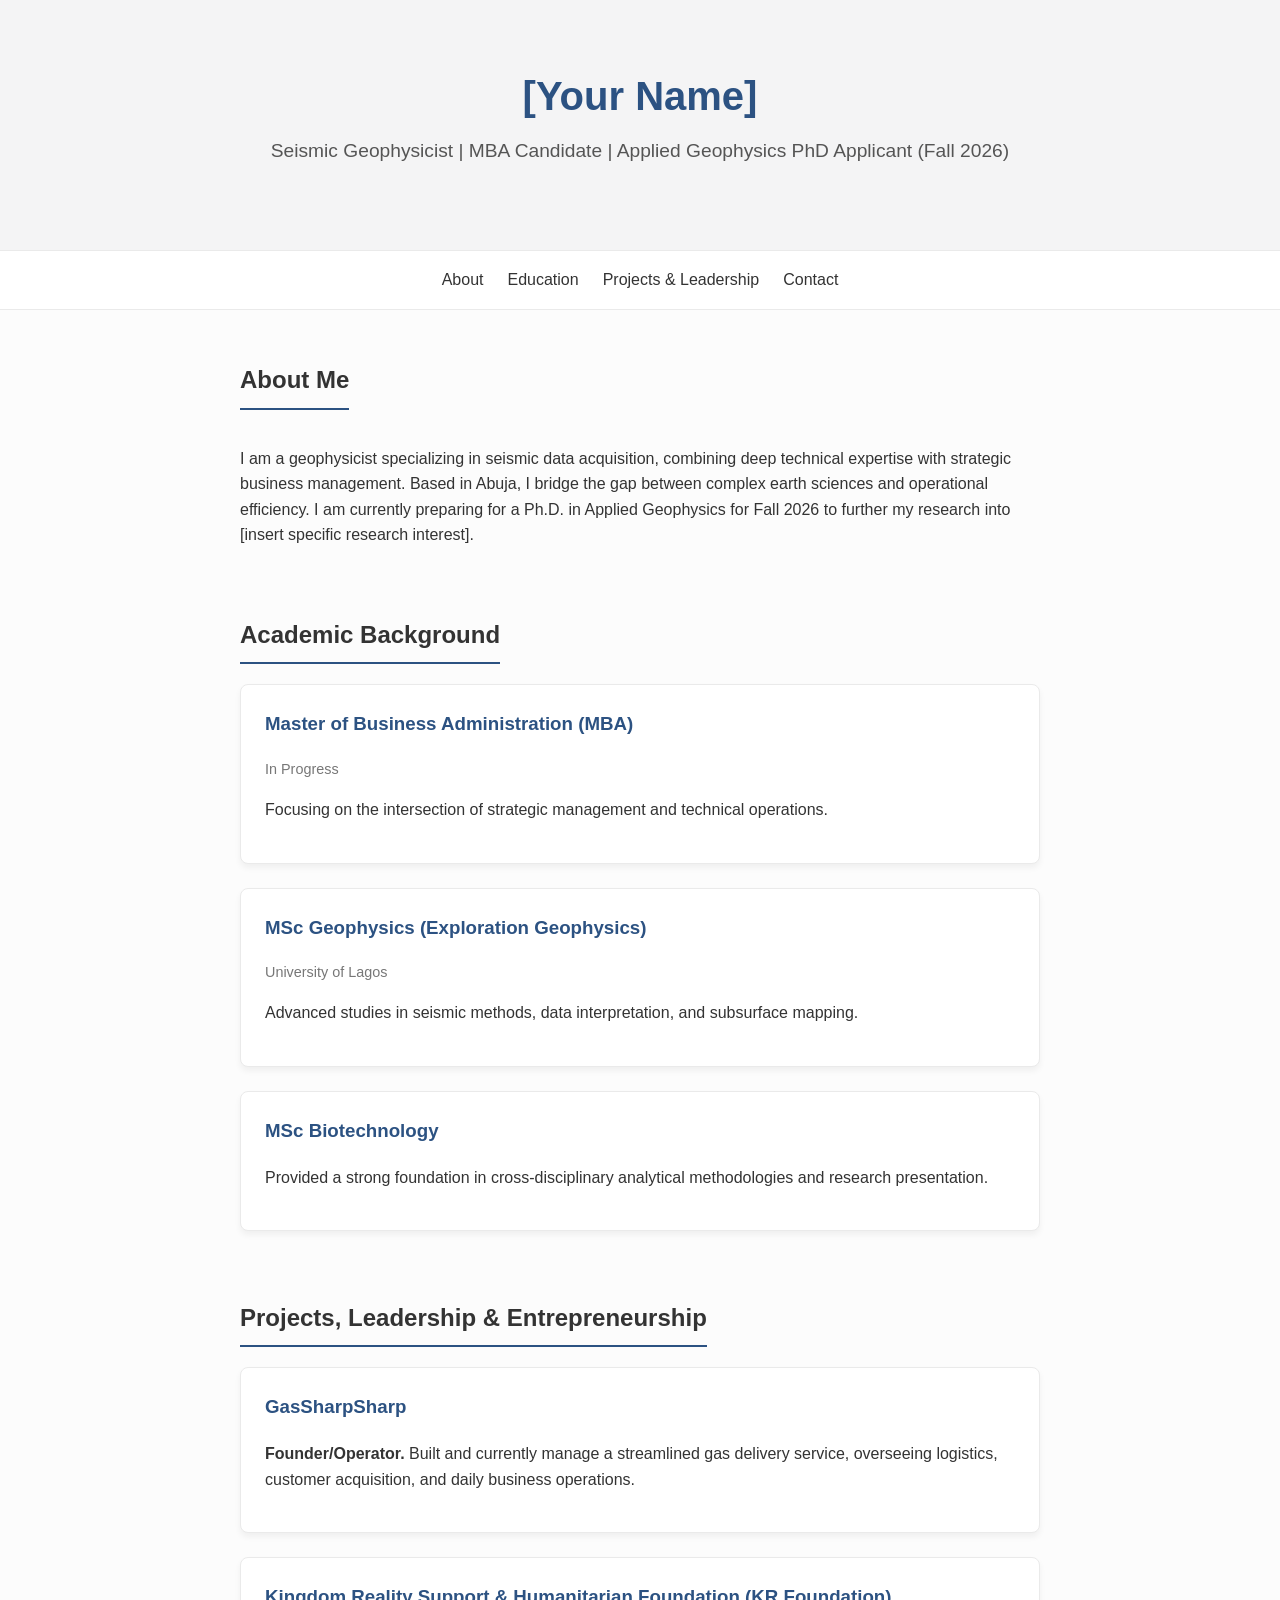
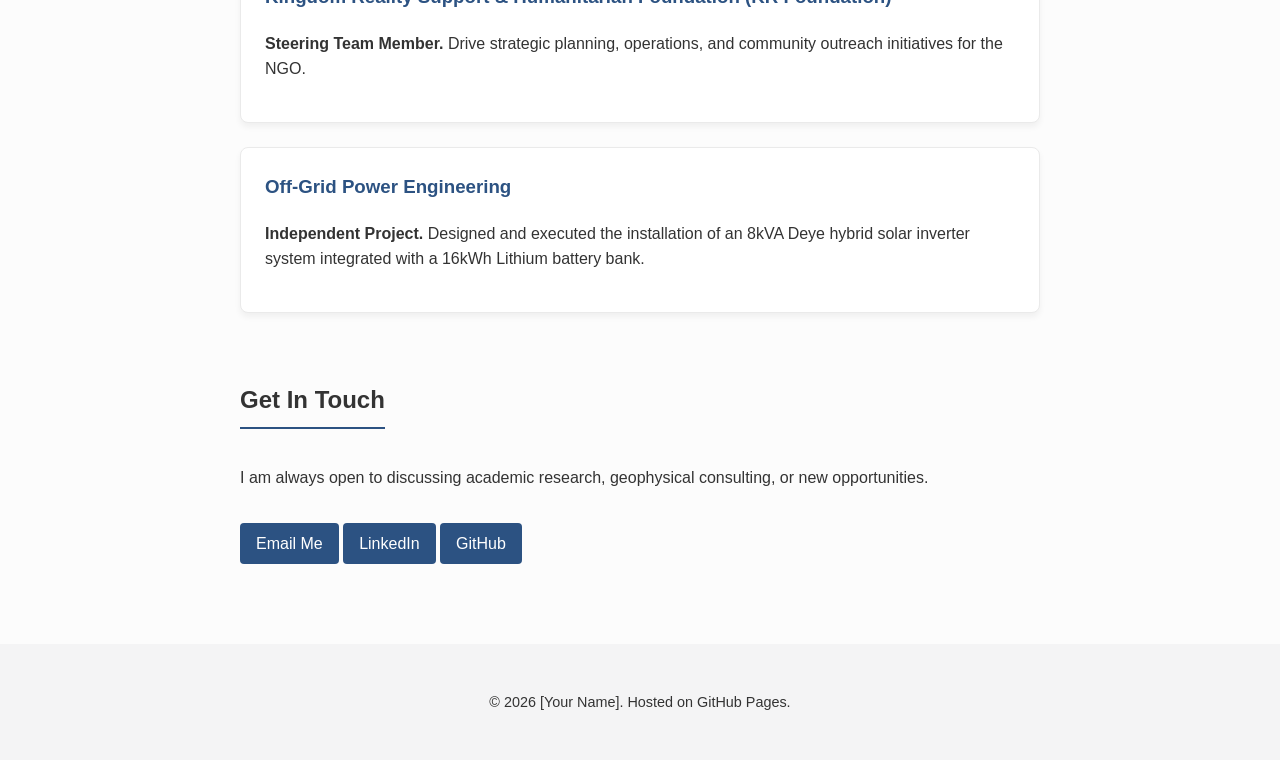
==== index.html @ 52be585b "Revamp index.html for personal portfolio Updated the HTML structure for a personal portfolio, includ" ====
<!DOCTYPE html>
<html lang="en">
<head>
    <meta charset="UTF-8">
    <meta name="viewport" content="width=device-width, initial-scale=1.0">
    <title>Personal Portfolio | Seismic Geophysicist</title>
    <style>
        :root {
            --bg-color: #fcfcfc;
            --text-color: #333;
            --accent-color: #2c5282; /* Deep academic blue */
            --light-gray: #f4f4f5;
        }
        body {
            font-family: -apple-system, BlinkMacSystemFont, "Segoe UI", Roboto, Helvetica, Arial, sans-serif;
            line-height: 1.6;
            color: var(--text-color);
            background-color: var(--bg-color);
            margin: 0;
            padding: 0;
        }
        header {
            background-color: var(--light-gray);
            padding: 4rem 2rem;
            text-align: center;
            border-bottom: 1px solid #eaeaea;
        }
        header h1 {
            margin: 0;
            font-size: 2.5rem;
            color: var(--accent-color);
        }
        header p {
            font-size: 1.2rem;
            margin-top: 0.5rem;
            color: #555;
        }
        nav {
            display: flex;
            justify-content: center;
            gap: 1.5rem;
            padding: 1rem;
            background: white;
            position: sticky;
            top: 0;
            border-bottom: 1px solid #eaeaea;
            z-index: 100;
        }
        nav a {
            text-decoration: none;
            color: var(--text-color);
            font-weight: 500;
        }
        nav a:hover {
            color: var(--accent-color);
        }
        .container {
            max-width: 800px;
            margin: 0 auto;
            padding: 2rem;
        }
        section {
            margin-bottom: 3rem;
        }
        h2 {
            border-bottom: 2px solid var(--accent-color);
            padding-bottom: 0.5rem;
            display: inline-block;
        }
        .card {
            background: white;
            padding: 1.5rem;
            border-radius: 8px;
            box-shadow: 0 4px 6px rgba(0,0,0,0.05);
            margin-bottom: 1.5rem;
            border: 1px solid #eaeaea;
        }
        .card h3 {
            margin-top: 0;
            color: var(--accent-color);
        }
        .date {
            font-size: 0.9rem;
            color: #777;
            margin-bottom: 1rem;
            display: block;
        }
        a.button {
            display: inline-block;
            background: var(--accent-color);
            color: white;
            padding: 0.5rem 1rem;
            text-decoration: none;
            border-radius: 4px;
            margin-top: 1rem;
        }
        a.button:hover {
            background: #1a365d;
        }
        footer {
            text-align: center;
            padding: 2rem;
            background: var(--light-gray);
            font-size: 0.9rem;
        }
    </style>
</head>
<body>

    <header>
        <h1>[Your Name]</h1>
        <p>Seismic Geophysicist | MBA Candidate | Applied Geophysics PhD Applicant (Fall 2026)</p>
    </header>

    <nav>
        <a href="#about">About</a>
        <a href="#education">Education</a>
        <a href="#projects">Projects & Leadership</a>
        <a href="#contact">Contact</a>
    </nav>

    <div class="container">
        
        <section id="about">
            <h2>About Me</h2>
            <p>I am a geophysicist specializing in seismic data acquisition, combining deep technical expertise with strategic business management. Based in Abuja, I bridge the gap between complex earth sciences and operational efficiency. I am currently preparing for a Ph.D. in Applied Geophysics for Fall 2026 to further my research into [insert specific research interest].</p>
        </section>

        <section id="education">
            <h2>Academic Background</h2>
            <div class="card">
                <h3>Master of Business Administration (MBA)</h3>
                <span class="date">In Progress</span>
                <p>Focusing on the intersection of strategic management and technical operations.</p>
            </div>
            <div class="card">
                <h3>MSc Geophysics (Exploration Geophysics)</h3>
                <span class="date">University of Lagos</span>
                <p>Advanced studies in seismic methods, data interpretation, and subsurface mapping.</p>
            </div>
            <div class="card">
                <h3>MSc Biotechnology</h3>
                <p>Provided a strong foundation in cross-disciplinary analytical methodologies and research presentation.</p>
            </div>
        </section>

        <section id="projects">
            <h2>Projects, Leadership & Entrepreneurship</h2>
            
            <div class="card">
                <h3>GasSharpSharp</h3>
                <p><strong>Founder/Operator.</strong> Built and currently manage a streamlined gas delivery service, overseeing logistics, customer acquisition, and daily business operations.</p>
            </div>

            <div class="card">
                <h3>Kingdom Reality Support & Humanitarian Foundation (KR Foundation)</h3>
                <p><strong>Steering Team Member.</strong> Drive strategic planning, operations, and community outreach initiatives for the NGO.</p>
            </div>

            <div class="card">
                <h3>Off-Grid Power Engineering</h3>
                <p><strong>Independent Project.</strong> Designed and executed the installation of an 8kVA Deye hybrid solar inverter system integrated with a 16kWh Lithium battery bank.</p>
            </div>
        </section>

        <section id="contact">
            <h2>Get In Touch</h2>
            <p>I am always open to discussing academic research, geophysical consulting, or new opportunities.</p>
            <a href="mailto:your.email@example.com" class="button">Email Me</a>
            <a href="https://linkedin.com/in/yourprofile" class="button" target="_blank">LinkedIn</a>
            <a href="https://github.com/yourusername" class="button" target="_blank">GitHub</a>
        </section>

    </div>

    <footer>
        <p>&copy; 2026 [Your Name]. Hosted on GitHub Pages.</p>
    </footer>

</body>
</html>
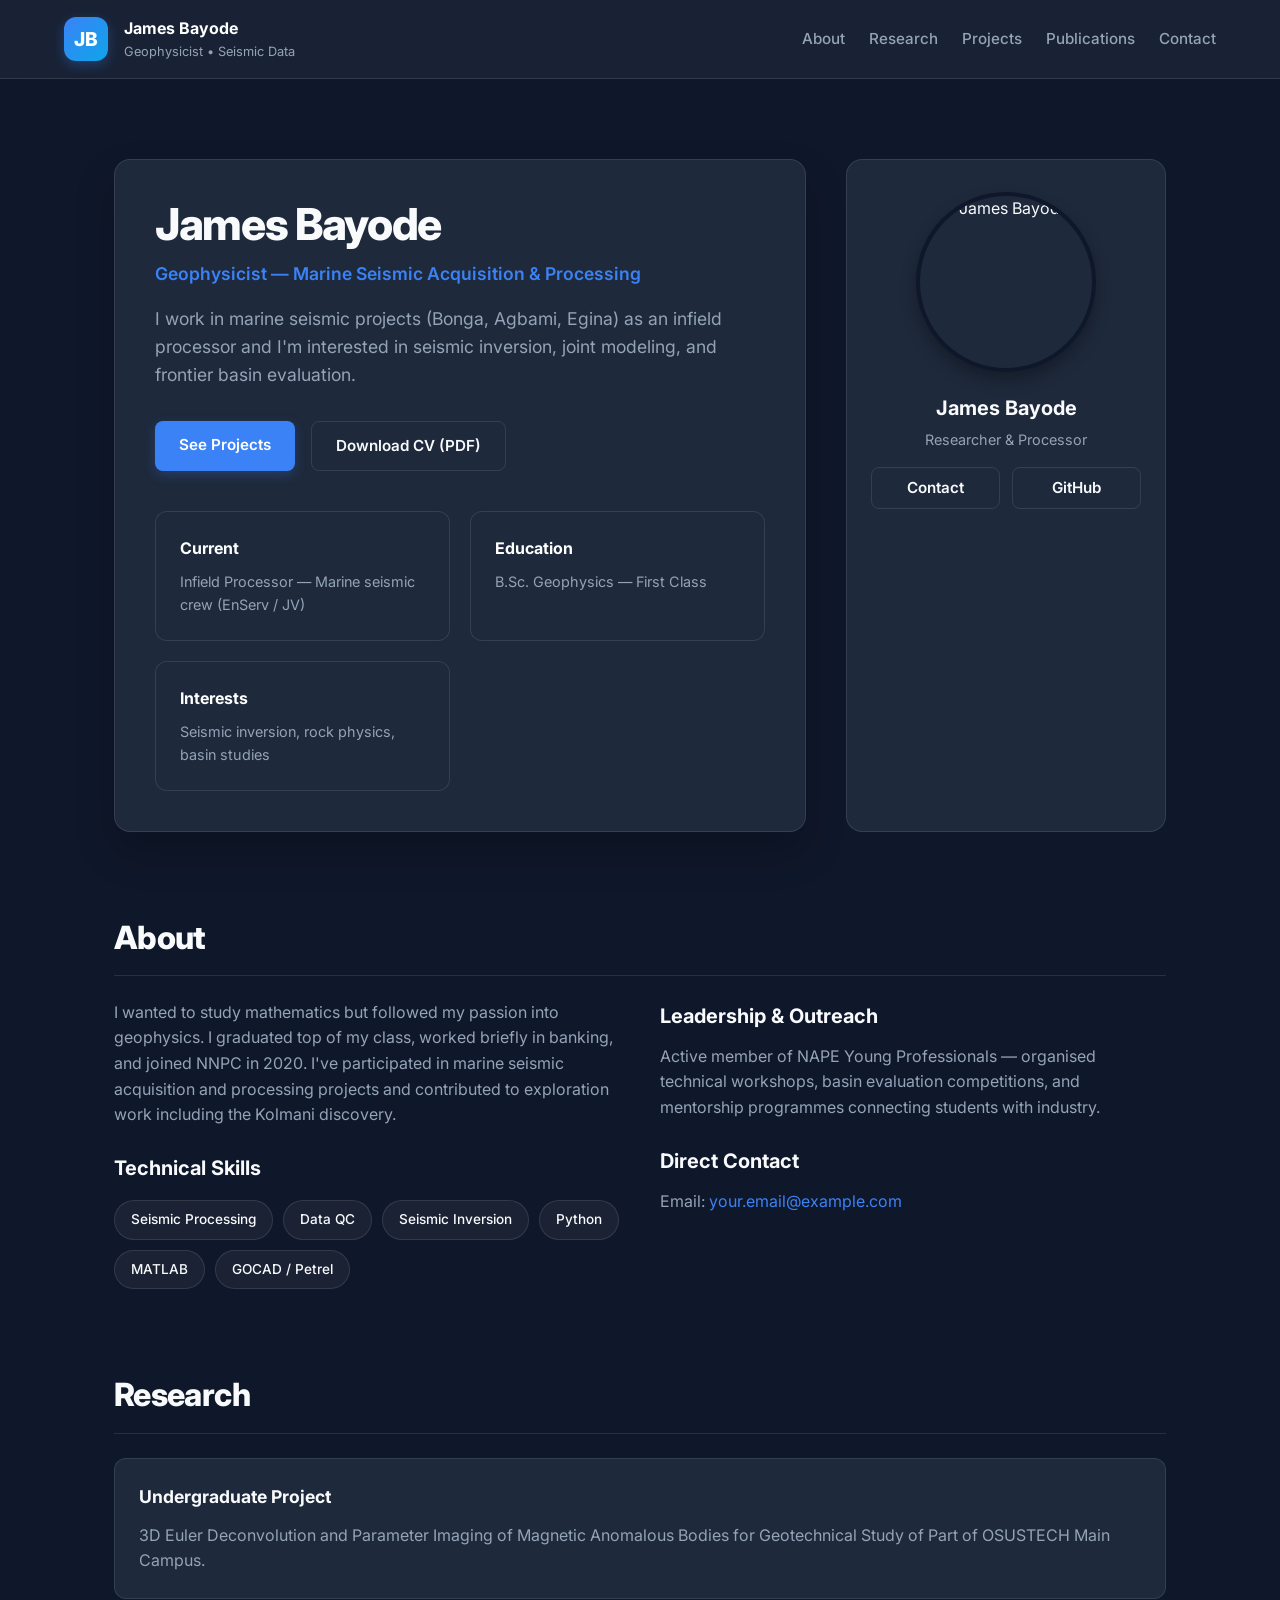
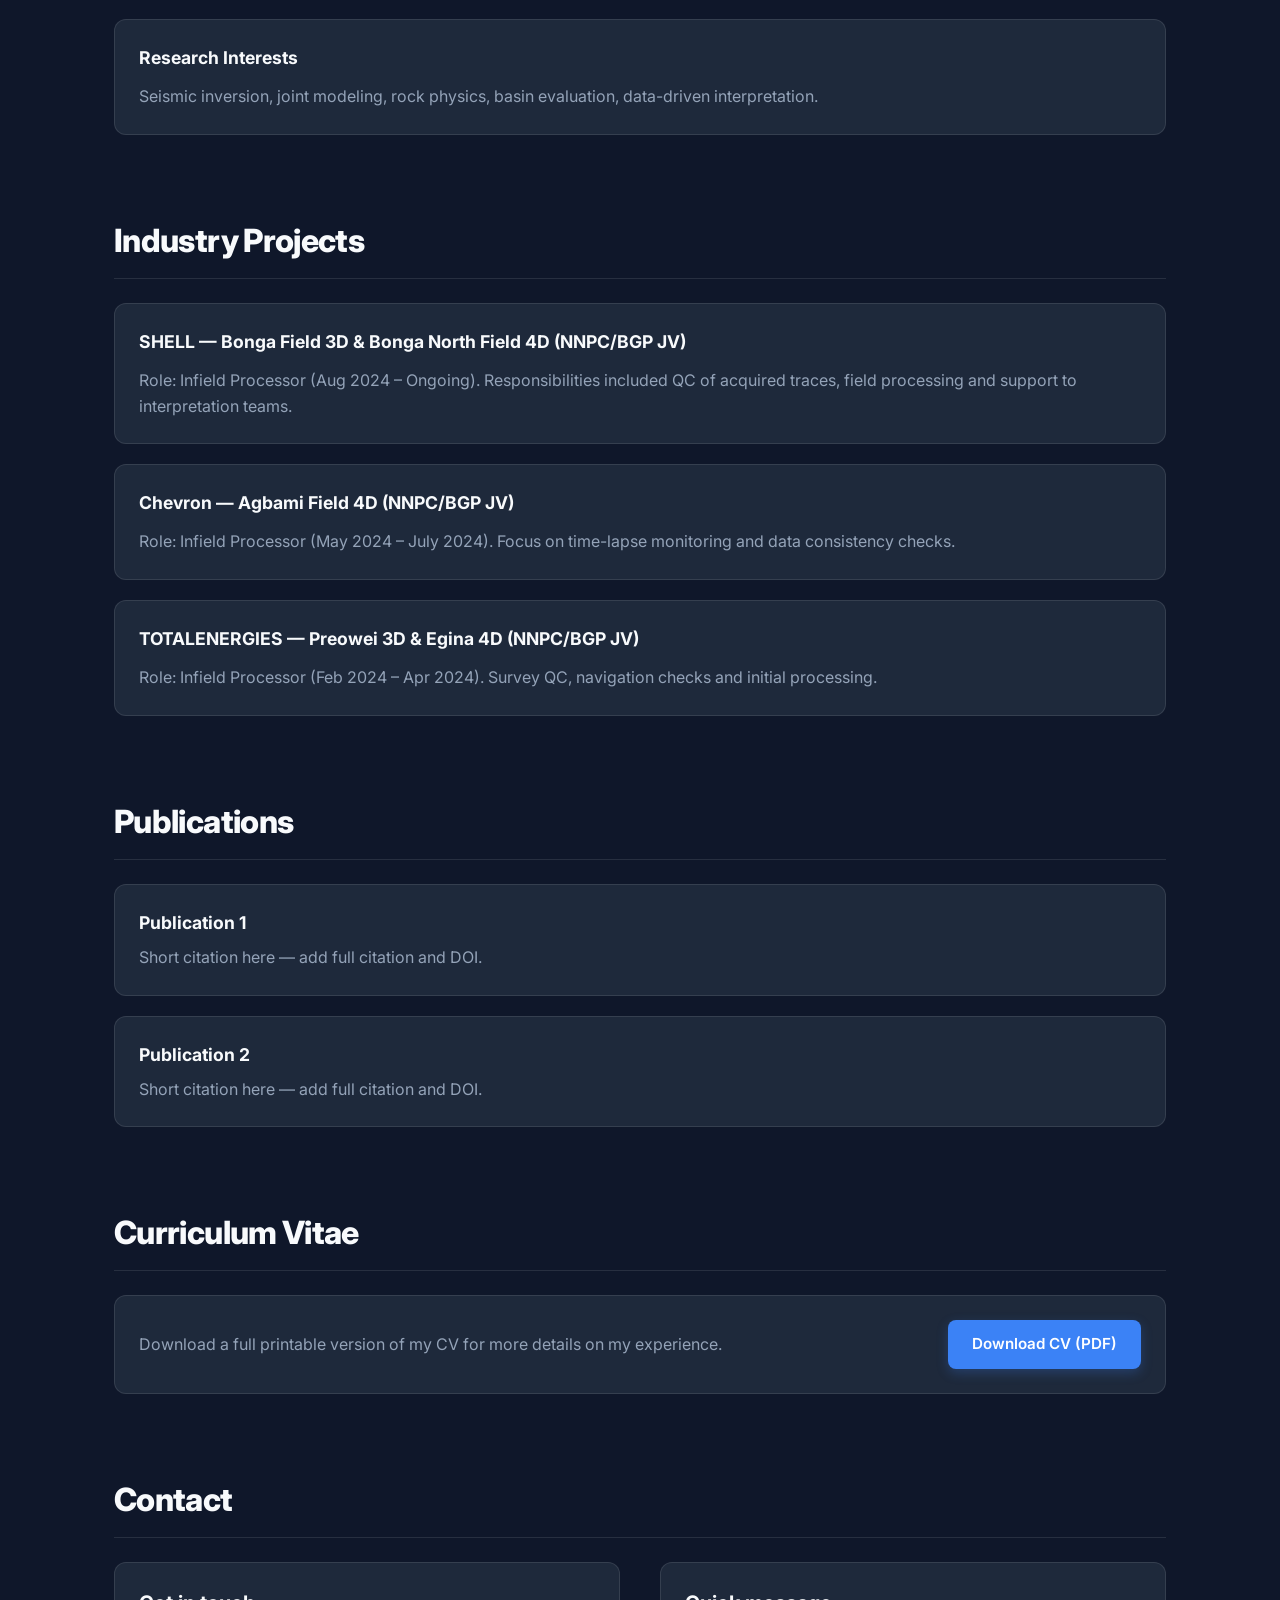
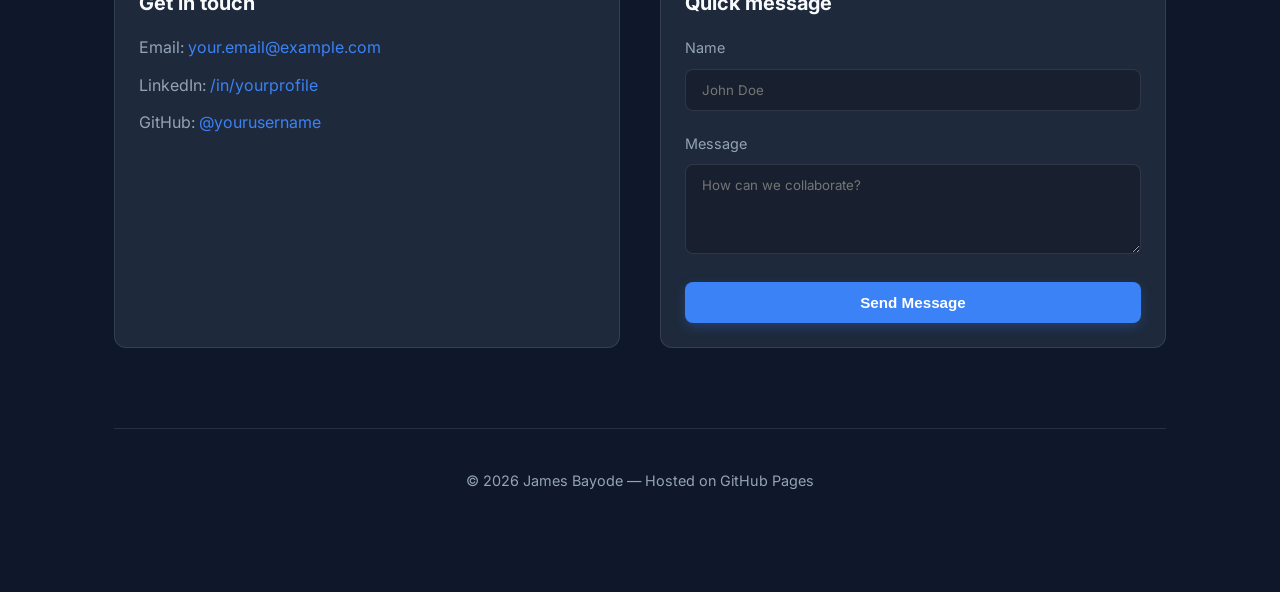
==== commit 3a50c4b5: "Revamp personal portfolio layout and styling Updated the HTML structure and styling for a personal p" ====
--- a/index.html
+++ b/index.html
@@ -1,181 +1,518 @@
-<!DOCTYPE html>
+<!doctype html>
 <html lang="en">
 <head>
-    <meta charset="UTF-8">
-    <meta name="viewport" content="width=device-width, initial-scale=1.0">
-    <title>Personal Portfolio | Seismic Geophysicist</title>
-    <style>
-        :root {
-            --bg-color: #fcfcfc;
-            --text-color: #333;
-            --accent-color: #2c5282; /* Deep academic blue */
-            --light-gray: #f4f4f5;
-        }
-        body {
-            font-family: -apple-system, BlinkMacSystemFont, "Segoe UI", Roboto, Helvetica, Arial, sans-serif;
-            line-height: 1.6;
-            color: var(--text-color);
-            background-color: var(--bg-color);
-            margin: 0;
-            padding: 0;
-        }
-        header {
-            background-color: var(--light-gray);
-            padding: 4rem 2rem;
-            text-align: center;
-            border-bottom: 1px solid #eaeaea;
-        }
-        header h1 {
-            margin: 0;
-            font-size: 2.5rem;
-            color: var(--accent-color);
-        }
-        header p {
-            font-size: 1.2rem;
-            margin-top: 0.5rem;
-            color: #555;
-        }
-        nav {
-            display: flex;
-            justify-content: center;
-            gap: 1.5rem;
-            padding: 1rem;
-            background: white;
-            position: sticky;
-            top: 0;
-            border-bottom: 1px solid #eaeaea;
-            z-index: 100;
-        }
-        nav a {
-            text-decoration: none;
-            color: var(--text-color);
-            font-weight: 500;
-        }
-        nav a:hover {
-            color: var(--accent-color);
-        }
-        .container {
-            max-width: 800px;
-            margin: 0 auto;
-            padding: 2rem;
-        }
-        section {
-            margin-bottom: 3rem;
-        }
-        h2 {
-            border-bottom: 2px solid var(--accent-color);
-            padding-bottom: 0.5rem;
-            display: inline-block;
-        }
-        .card {
-            background: white;
-            padding: 1.5rem;
-            border-radius: 8px;
-            box-shadow: 0 4px 6px rgba(0,0,0,0.05);
-            margin-bottom: 1.5rem;
-            border: 1px solid #eaeaea;
-        }
-        .card h3 {
-            margin-top: 0;
-            color: var(--accent-color);
-        }
-        .date {
-            font-size: 0.9rem;
-            color: #777;
-            margin-bottom: 1rem;
-            display: block;
-        }
-        a.button {
-            display: inline-block;
-            background: var(--accent-color);
-            color: white;
-            padding: 0.5rem 1rem;
-            text-decoration: none;
-            border-radius: 4px;
-            margin-top: 1rem;
-        }
-        a.button:hover {
-            background: #1a365d;
-        }
-        footer {
-            text-align: center;
-            padding: 2rem;
-            background: var(--light-gray);
-            font-size: 0.9rem;
-        }
-    </style>
+  <meta charset="utf-8">
+  <meta name="viewport" content="width=device-width,initial-scale=1">
+  <title>James Bayode — Geophysicist</title>
+  <meta name="description" content="James Bayode — Geophysicist. Seismic data processing, seismic inversion, rock physics, marine acquisition.">
+  <link rel="preconnect" href="https://fonts.gstatic.com">
+  <link href="https://fonts.googleapis.com/css2?family=Inter:wght@300;400;500;600;800&display=swap" rel="stylesheet">
+  <style>
+    :root {
+      --primary: #3b82f6;
+      --primary-hover: #60a5fa;
+      --bg-base: #0f172a;
+      --bg-surface: #1e293b;
+      --bg-glass: rgba(30, 41, 59, 0.7);
+      --text-main: #f8fafc;
+      --text-muted: #94a3b8;
+      --border: rgba(255, 255, 255, 0.1);
+      --radius: 16px;
+      --transition: all 0.3s ease;
+      color-scheme: dark;
+    }
+    
+    * {
+      box-sizing: border-box;
+      margin: 0;
+      padding: 0;
+    }
+
+    html {
+      scroll-behavior: smooth;
+    }
+
+    body {
+      font-family: 'Inter', system-ui, -apple-system, sans-serif;
+      background-color: var(--bg-base);
+      color: var(--text-main);
+      line-height: 1.6;
+      -webkit-font-smoothing: antialiased;
+    }
+
+    a {
+      color: var(--primary);
+      text-decoration: none;
+      transition: var(--transition);
+    }
+
+    a:hover {
+      color: var(--primary-hover);
+    }
+
+    /* Header & Nav */
+    header {
+      backdrop-filter: blur(12px);
+      -webkit-backdrop-filter: blur(12px);
+      position: sticky;
+      top: 0;
+      z-index: 100;
+      padding: 16px 5%;
+      background: var(--bg-glass);
+      border-bottom: 1px solid var(--border);
+      display: flex;
+      align-items: center;
+      justify-content: space-between;
+    }
+
+    .brand {
+      display: flex;
+      align-items: center;
+      gap: 16px;
+    }
+
+    .brand .logo {
+      width: 44px;
+      height: 44px;
+      border-radius: 12px;
+      background: linear-gradient(135deg, var(--primary), #0ea5e9);
+      display: flex;
+      align-items: center;
+      justify-content: center;
+      font-weight: 800;
+      color: #fff;
+      font-size: 1.2rem;
+      box-shadow: 0 4px 12px rgba(59, 130, 246, 0.3);
+    }
+
+    nav {
+      display: flex;
+      gap: 24px;
+    }
+
+    nav a {
+      font-weight: 500;
+      color: var(--text-muted);
+      font-size: 0.95rem;
+    }
+
+    nav a:hover {
+      color: var(--text-main);
+    }
+
+    /* Layout */
+    .container {
+      max-width: 1100px;
+      margin: 60px auto;
+      padding: 0 24px;
+    }
+
+    section {
+      margin-top: 80px;
+      scroll-margin-top: 100px;
+    }
+
+    h2 {
+      font-size: 2rem;
+      margin-bottom: 24px;
+      font-weight: 800;
+      letter-spacing: -0.02em;
+      border-bottom: 1px solid var(--border);
+      padding-bottom: 12px;
+    }
+
+    h3 {
+      font-size: 1.25rem;
+      margin-bottom: 12px;
+      color: var(--text-main);
+    }
+
+    /* Hero Section */
+    .hero {
+      display: grid;
+      grid-template-columns: 1fr 320px;
+      gap: 40px;
+      align-items: stretch;
+    }
+
+    .hero-card {
+      background: var(--bg-surface);
+      padding: 40px;
+      border-radius: var(--radius);
+      border: 1px solid var(--border);
+      box-shadow: 0 20px 40px rgba(0,0,0,0.2);
+    }
+
+    .hero h1 {
+      font-size: 2.75rem;
+      line-height: 1.1;
+      font-weight: 800;
+      letter-spacing: -0.03em;
+    }
+
+    .role {
+      color: var(--primary);
+      font-weight: 600;
+      margin-top: 12px;
+      font-size: 1.1rem;
+    }
+
+    .cta {
+      margin-top: 32px;
+      display: flex;
+      gap: 16px;
+    }
+
+    /* Buttons */
+    .btn, .ghost {
+      display: inline-block;
+      padding: 12px 24px;
+      border-radius: 8px;
+      font-weight: 600;
+      text-align: center;
+      cursor: pointer;
+      transition: var(--transition);
+      font-size: 0.95rem;
+    }
+
+    .btn {
+      background: var(--primary);
+      color: #fff;
+      border: none;
+      box-shadow: 0 4px 12px rgba(59, 130, 246, 0.25);
+    }
+
+    .btn:hover {
+      background: var(--primary-hover);
+      transform: translateY(-2px);
+      color: #fff;
+      box-shadow: 0 6px 16px rgba(59, 130, 246, 0.4);
+    }
+
+    .ghost {
+      background: transparent;
+      border: 1px solid var(--border);
+      color: var(--text-main);
+    }
+
+    .ghost:hover {
+      border-color: var(--primary);
+      color: var(--primary);
+      background: rgba(59, 130, 246, 0.05);
+    }
+
+    /* Cards & Grids */
+    .grid {
+      display: grid;
+      grid-template-columns: repeat(auto-fit, minmax(200px, 1fr));
+      gap: 20px;
+      margin-top: 40px;
+    }
+
+    .card {
+      background: var(--bg-surface);
+      padding: 24px;
+      border-radius: 12px;
+      border: 1px solid var(--border);
+      transition: var(--transition);
+    }
+
+    .card:hover {
+      border-color: rgba(59, 130, 246, 0.3);
+      transform: translateY(-4px);
+      box-shadow: 0 12px 24px rgba(0,0,0,0.2);
+    }
+
+    /* Profile Sidebar */
+    .profile {
+      background: var(--bg-surface);
+      padding: 32px 24px;
+      border-radius: var(--radius);
+      border: 1px solid var(--border);
+      display: flex;
+      flex-direction: column;
+      align-items: center;
+      text-align: center;
+    }
+
+    .profile img {
+      width: 180px;
+      height: 180px;
+      border-radius: 50%;
+      object-fit: cover;
+      border: 4px solid var(--bg-base);
+      box-shadow: 0 8px 16px rgba(0,0,0,0.3);
+      margin-bottom: 20px;
+    }
+
+    /* Skills Tags */
+    .skills {
+      display: flex;
+      flex-wrap: wrap;
+      gap: 10px;
+      margin-top: 16px;
+    }
+
+    .skill {
+      background: rgba(255, 255, 255, 0.05);
+      border: 1px solid var(--border);
+      padding: 8px 16px;
+      border-radius: 20px;
+      font-size: 0.85rem;
+      font-weight: 500;
+      color: var(--text-main);
+      transition: var(--transition);
+    }
+
+    .skill:hover {
+      background: var(--primary);
+      border-color: var(--primary);
+      color: #fff;
+    }
+
+    .two-col {
+      display: grid;
+      grid-template-columns: 1fr 1fr;
+      gap: 40px;
+    }
+
+    .proj-list, .pub-list {
+      display: grid;
+      gap: 20px;
+    }
+
+    /* Forms */
+    form label {
+      font-size: 0.9rem;
+      color: var(--text-muted);
+    }
+
+    input, textarea {
+      width: 100%;
+      padding: 12px 16px;
+      border-radius: 8px;
+      border: 1px solid var(--border);
+      margin-top: 8px;
+      margin-bottom: 20px;
+      background: rgba(0,0,0,0.2);
+      color: var(--text-main);
+      font-family: inherit;
+      transition: var(--transition);
+    }
+
+    input:focus, textarea:focus {
+      outline: none;
+      border-color: var(--primary);
+      background: rgba(0,0,0,0.4);
+    }
+
+    footer {
+      text-align: center;
+      color: var(--text-muted);
+      padding: 40px 20px;
+      margin-top: 80px;
+      border-top: 1px solid var(--border);
+      font-size: 0.9rem;
+    }
+
+    /* Responsive Design */
+    @media (max-width: 900px) {
+      .hero { grid-template-columns: 1fr; }
+      .profile { flex-direction: row; text-align: left; gap: 24px; align-items: center; }
+      .profile img { margin-bottom: 0; width: 120px; height: 120px; }
+      .two-col { grid-template-columns: 1fr; gap: 24px; }
+    }
+
+    @media (max-width: 600px) {
+      header { padding: 16px; flex-direction: column; gap: 16px; }
+      nav { flex-wrap: wrap; justify-content: center; }
+      .profile { flex-direction: column; text-align: center; }
+      .profile img { width: 140px; height: 140px; margin-bottom: 16px; }
+      .hero-card { padding: 24px; }
+      .hero h1 { font-size: 2rem; }
+      .cta { flex-direction: column; }
+    }
+  </style>
 </head>
 <body>
-
-    <header>
-        <h1>[Your Name]</h1>
-        <p>Seismic Geophysicist | MBA Candidate | Applied Geophysics PhD Applicant (Fall 2026)</p>
-    </header>
-
+  <header>
+    <div class="brand">
+      <div class="logo">JB</div>
+      <div>
+        <div style="font-weight: 700; color: #fff;">James Bayode</div>
+        <div style="font-size: 0.8rem; color: var(--text-muted);">Geophysicist • Seismic Data</div>
+      </div>
+    </div>
     <nav>
-        <a href="#about">About</a>
-        <a href="#education">Education</a>
-        <a href="#projects">Projects & Leadership</a>
-        <a href="#contact">Contact</a>
+      <a href="#about">About</a>
+      <a href="#research">Research</a>
+      <a href="#projects">Projects</a>
+      <a href="#publications">Publications</a>
+      <a href="#contact">Contact</a>
     </nav>
-
-    <div class="container">
-        
-        <section id="about">
-            <h2>About Me</h2>
-            <p>I am a geophysicist specializing in seismic data acquisition, combining deep technical expertise with strategic business management. Based in Abuja, I bridge the gap between complex earth sciences and operational efficiency. I am currently preparing for a Ph.D. in Applied Geophysics for Fall 2026 to further my research into [insert specific research interest].</p>
-        </section>
-
-        <section id="education">
-            <h2>Academic Background</h2>
-            <div class="card">
-                <h3>Master of Business Administration (MBA)</h3>
-                <span class="date">In Progress</span>
-                <p>Focusing on the intersection of strategic management and technical operations.</p>
-            </div>
-            <div class="card">
-                <h3>MSc Geophysics (Exploration Geophysics)</h3>
-                <span class="date">University of Lagos</span>
-                <p>Advanced studies in seismic methods, data interpretation, and subsurface mapping.</p>
-            </div>
-            <div class="card">
-                <h3>MSc Biotechnology</h3>
-                <p>Provided a strong foundation in cross-disciplinary analytical methodologies and research presentation.</p>
-            </div>
-        </section>
-
-        <section id="projects">
-            <h2>Projects, Leadership & Entrepreneurship</h2>
+  </header>
+
+  <main class="container">
+    <section class="hero">
+      <div class="hero-card">
+        <h1>James Bayode</h1>
+        <div class="role">Geophysicist — Marine Seismic Acquisition & Processing</div>
+        <p style="color: var(--text-muted); margin-top: 16px; font-size: 1.1rem;">
+          I work in marine seismic projects (Bonga, Agbami, Egina) as an infield processor and I'm interested in seismic inversion, joint modeling, and frontier basin evaluation.
+        </p>
+        <div class="cta">
+          <a class="btn" href="#projects">See Projects</a>
+          <a class="ghost" href="/assets/James_Bayode_CV.pdf" download>Download CV (PDF)</a>
+        </div>
+
+        <div class="grid">
+          <div class="card">
+            <strong style="color: #fff;">Current</strong>
+            <div style="color: var(--text-muted); margin-top: 8px; font-size: 0.9rem;">Infield Processor — Marine seismic crew (EnServ / JV)</div>
+          </div>
+          <div class="card">
+            <strong style="color: #fff;">Education</strong>
+            <div style="color: var(--text-muted); margin-top: 8px; font-size: 0.9rem;">B.Sc. Geophysics — First Class</div>
+          </div>
+          <div class="card">
+            <strong style="color: #fff;">Interests</strong>
+            <div style="color: var(--text-muted); margin-top: 8px; font-size: 0.9rem;">Seismic inversion, rock physics, basin studies</div>
+          </div>
+        </div>
+      </div>
+
+      <aside class="profile">
+        <img src="assets/profile.jpg" alt="James Bayode">
+        <div style="width: 100%;">
+          <h3 style="margin-bottom: 4px;">James Bayode</h3>
+          <div style="font-size: 0.9rem; color: var(--text-muted); margin-bottom: 16px;">Researcher & Processor</div>
+          <div style="display: flex; gap: 12px; justify-content: center;">
+            <a class="ghost" style="padding: 8px 16px; width: 100%;" href="#contact">Contact</a>
+            <a class="ghost" style="padding: 8px 16px; width: 100%;" href="https://github.com/yourusername" target="_blank">GitHub</a>
+          </div>
+        </div>
+      </aside>
+    </section>
+
+    <section id="about">
+      <h2>About</h2>
+      <div class="two-col">
+        <div>
+          <p style="color: var(--text-muted); margin-bottom: 24px;">
+            I wanted to study mathematics but followed my passion into geophysics. I graduated top of my class, worked briefly in banking, and joined NNPC in 2020. I've participated in marine seismic acquisition and processing projects and contributed to exploration work including the Kolmani discovery.
+          </p>
+
+          <h3>Technical Skills</h3>
+          <div class="skills">
+            <div class="skill">Seismic Processing</div>
+            <div class="skill">Data QC</div>
+            <div class="skill">Seismic Inversion</div>
+            <div class="skill">Python</div>
+            <div class="skill">MATLAB</div>
+            <div class="skill">GOCAD / Petrel</div>
+          </div>
+        </div>
+        <div>
+          <h3>Leadership & Outreach</h3>
+          <p style="color: var(--text-muted); margin-bottom: 24px;">
+            Active member of NAPE Young Professionals — organised technical workshops, basin evaluation competitions, and mentorship programmes connecting students with industry.
+          </p>
+
+          <h3>Direct Contact</h3>
+          <p style="color: var(--text-muted);">Email: <a href="mailto:your.email@example.com">your.email@example.com</a></p>
+        </div>
+      </div>
+    </section>
+
+    <section id="research">
+      <h2>Research</h2>
+      <div class="proj-list">
+        <div class="card">
+          <strong style="font-size: 1.1rem;">Undergraduate Project</strong>
+          <div style="color: var(--text-muted); margin-top: 12px;">3D Euler Deconvolution and Parameter Imaging of Magnetic Anomalous Bodies for Geotechnical Study of Part of OSUSTECH Main Campus.</div>
+        </div>
+
+        <div class="card">
+          <strong style="font-size: 1.1rem;">Research Interests</strong>
+          <div style="color: var(--text-muted); margin-top: 12px;">Seismic inversion, joint modeling, rock physics, basin evaluation, data-driven interpretation.</div>
+        </div>
+      </div>
+    </section>
+
+    <section id="projects">
+      <h2>Industry Projects</h2>
+      <div class="proj-list">
+        <div class="card">
+          <strong style="font-size: 1.1rem;">SHELL — Bonga Field 3D & Bonga North Field 4D (NNPC/BGP JV)</strong>
+          <div style="color: var(--text-muted); margin-top: 12px;">Role: Infield Processor (Aug 2024 – Ongoing). Responsibilities included QC of acquired traces, field processing and support to interpretation teams.</div>
+        </div>
+
+        <div class="card">
+          <strong style="font-size: 1.1rem;">Chevron — Agbami Field 4D (NNPC/BGP JV)</strong>
+          <div style="color: var(--text-muted); margin-top: 12px;">Role: Infield Processor (May 2024 – July 2024). Focus on time-lapse monitoring and data consistency checks.</div>
+        </div>
+
+        <div class="card">
+          <strong style="font-size: 1.1rem;">TOTALENERGIES — Preowei 3D & Egina 4D (NNPC/BGP JV)</strong>
+          <div style="color: var(--text-muted); margin-top: 12px;">Role: Infield Processor (Feb 2024 – Apr 2024). Survey QC, navigation checks and initial processing.</div>
+        </div>
+      </div>
+    </section>
+
+    <section id="publications">
+      <h2>Publications</h2>
+      <div class="pub-list">
+        <div class="card">
+          <strong style="font-size: 1.1rem;">Publication 1</strong>
+          <div style="color: var(--text-muted); margin-top: 8px;">Short citation here — add full citation and DOI.</div>
+        </div>
+        <div class="card">
+          <strong style="font-size: 1.1rem;">Publication 2</strong>
+          <div style="color: var(--text-muted); margin-top: 8px;">Short citation here — add full citation and DOI.</div>
+        </div>
+      </div>
+    </section>
+
+    <section id="cv">
+      <h2>Curriculum Vitae</h2>
+      <div class="card" style="display: flex; align-items: center; justify-content: space-between; flex-wrap: wrap; gap: 16px;">
+        <p style="color: var(--text-muted); margin: 0;">Download a full printable version of my CV for more details on my experience.</p>
+        <a class="btn" href="/assets/James_Bayode_CV.pdf" download>Download CV (PDF)</a>
+      </div>
+    </section>
+
+    <section id="contact">
+      <h2>Contact</h2>
+      <div class="two-col">
+        <div class="card">
+          <h3 style="margin-bottom: 16px;">Get in touch</h3>
+          <p style="color: var(--text-muted); margin-bottom: 12px;">Email: <a href="mailto:your.email@example.com">your.email@example.com</a></p>
+          <p style="color: var(--text-muted); margin-bottom: 12px;">LinkedIn: <a href="https://www.linkedin.com/in/yourprofile" target="_blank">/in/yourprofile</a></p>
+          <p style="color: var(--text-muted);">GitHub: <a href="https://github.com/yourusername" target="_blank">@yourusername</a></p>
+        </div>
+
+        <div class="card">
+          <h3 style="margin-bottom: 16px;">Quick message</h3>
+          <form action="mailto:your.email@example.com" method="post" enctype="text/plain">
+            <label>Name</label>
+            <input type="text" name="name" required placeholder="John Doe">
             
-            <div class="card">
-                <h3>GasSharpSharp</h3>
-                <p><strong>Founder/Operator.</strong> Built and currently manage a streamlined gas delivery service, overseeing logistics, customer acquisition, and daily business operations.</p>
-            </div>
-
-            <div class="card">
-                <h3>Kingdom Reality Support & Humanitarian Foundation (KR Foundation)</h3>
-                <p><strong>Steering Team Member.</strong> Drive strategic planning, operations, and community outreach initiatives for the NGO.</p>
-            </div>
-
-            <div class="card">
-                <h3>Off-Grid Power Engineering</h3>
-                <p><strong>Independent Project.</strong> Designed and executed the installation of an 8kVA Deye hybrid solar inverter system integrated with a 16kWh Lithium battery bank.</p>
-            </div>
-        </section>
-
-        <section id="contact">
-            <h2>Get In Touch</h2>
-            <p>I am always open to discussing academic research, geophysical consulting, or new opportunities.</p>
-            <a href="mailto:your.email@example.com" class="button">Email Me</a>
-            <a href="https://linkedin.com/in/yourprofile" class="button" target="_blank">LinkedIn</a>
-            <a href="https://github.com/yourusername" class="button" target="_blank">GitHub</a>
-        </section>
-
-    </div>
+            <label>Message</label>
+            <textarea name="message" rows="4" required placeholder="How can we collaborate?"></textarea>
+            
+            <button class="btn" type="submit" style="width: 100%;">Send Message</button>
+          </form>
+        </div>
+      </div>
+    </section>
 
     <footer>
-        <p>&copy; 2026 [Your Name]. Hosted on GitHub Pages.</p>
+      <div>© <span id="yr"></span> James Bayode — Hosted on GitHub Pages</div>
     </footer>
-
+  </main>
+
+  <script>
+    document.getElementById('yr').textContent = new Date().getFullYear();
+  </script>
 </body>
 </html>
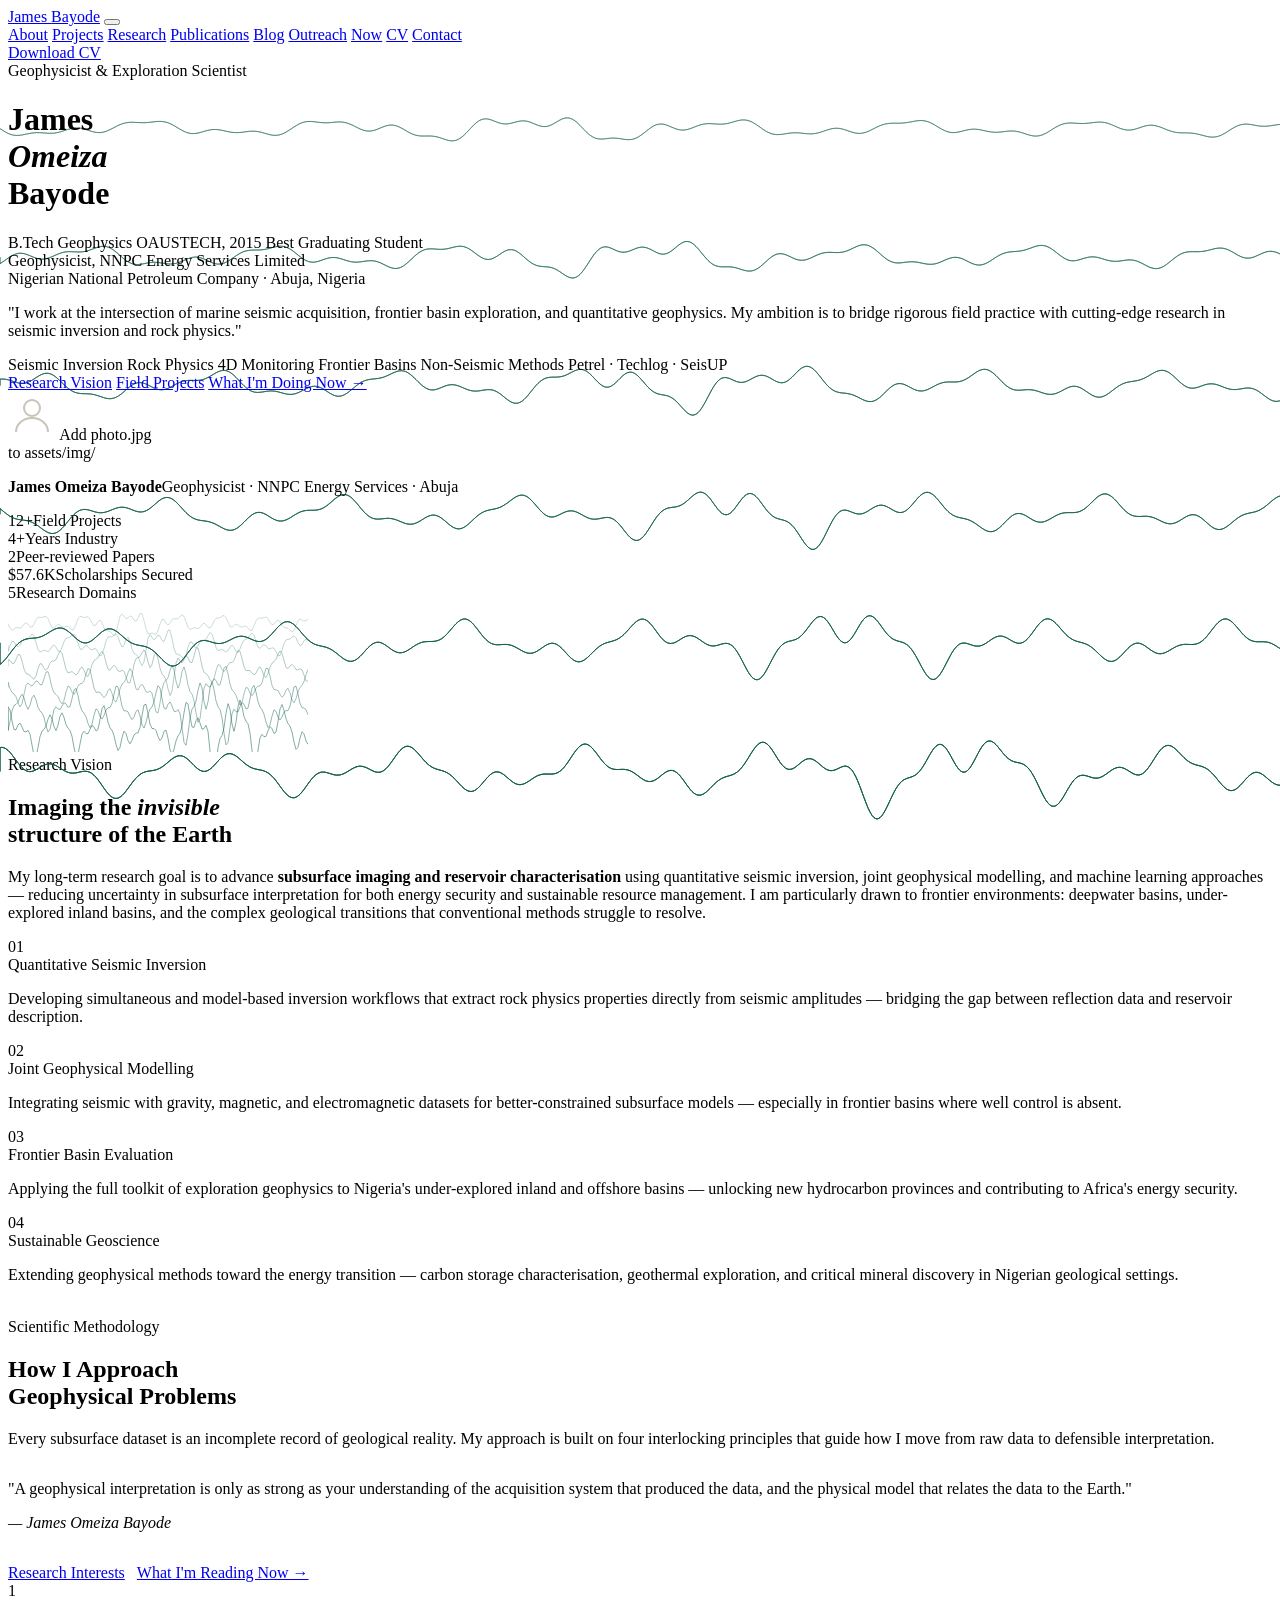
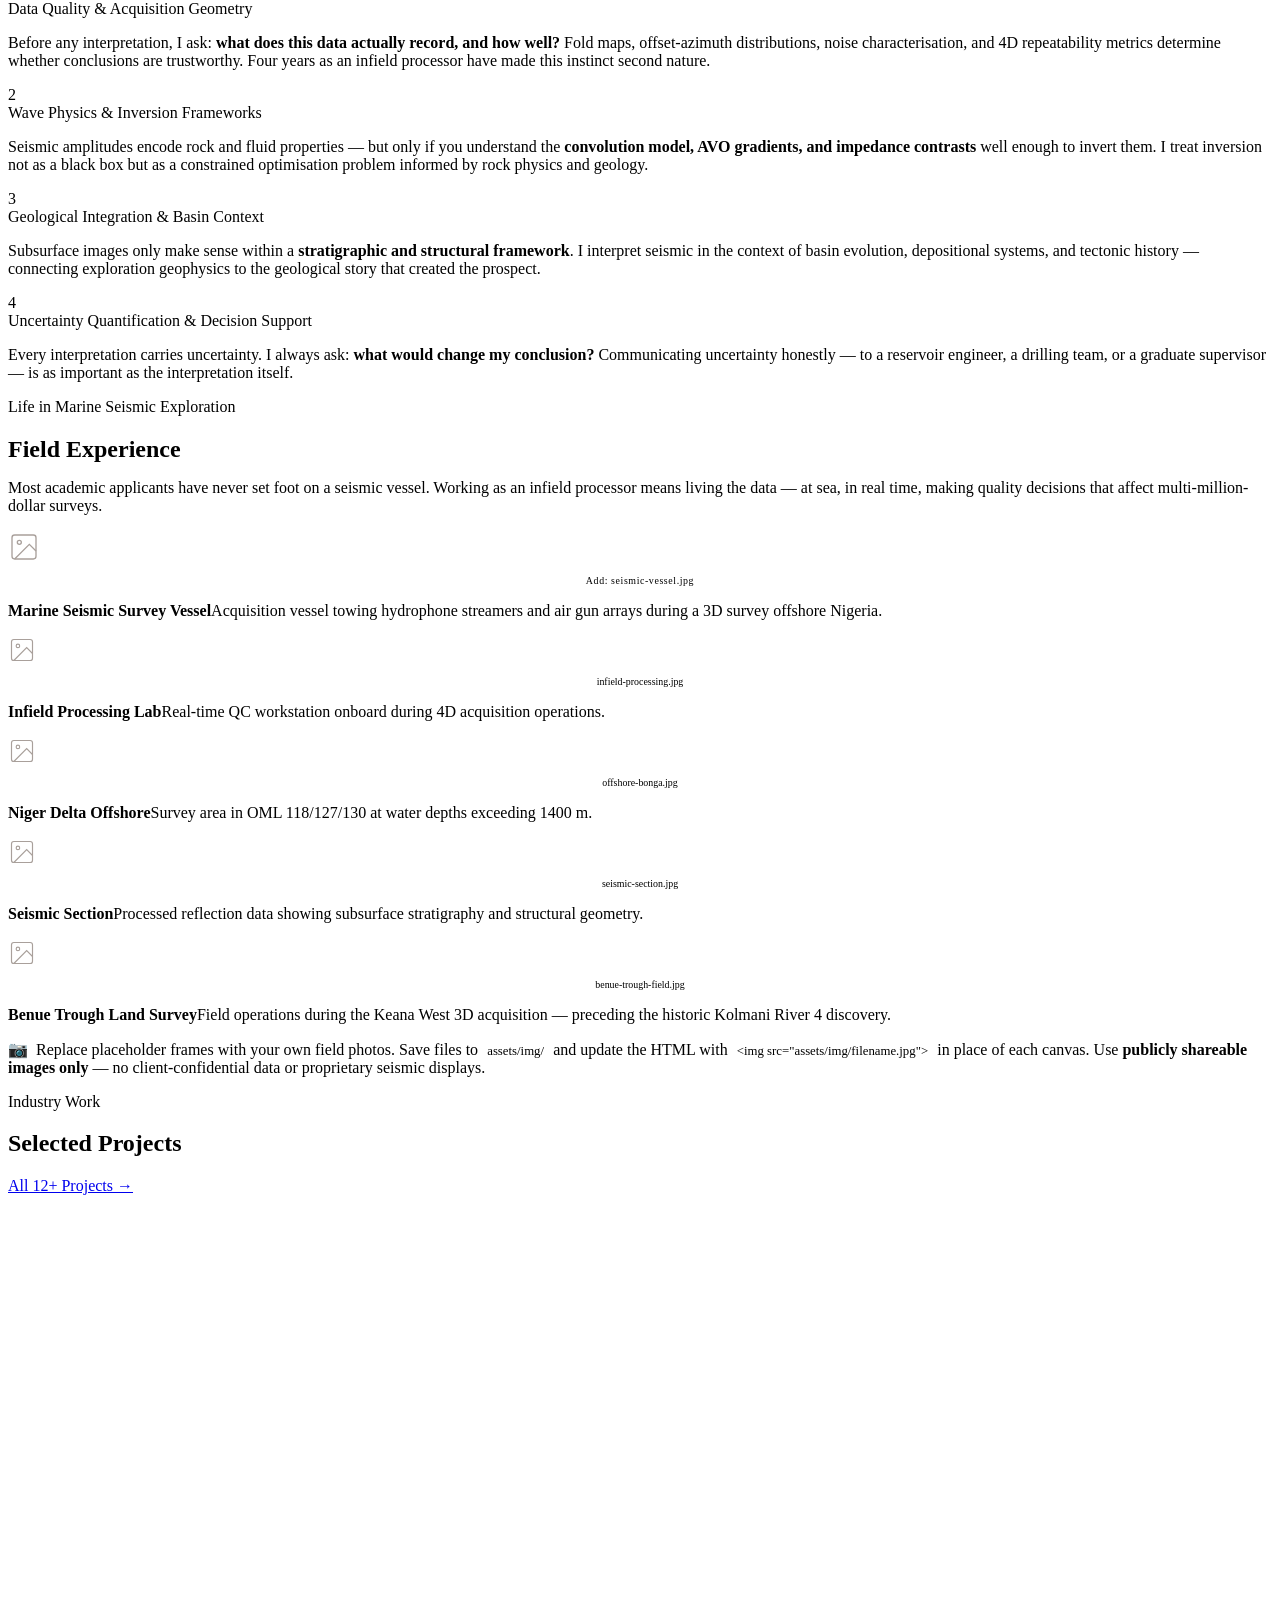
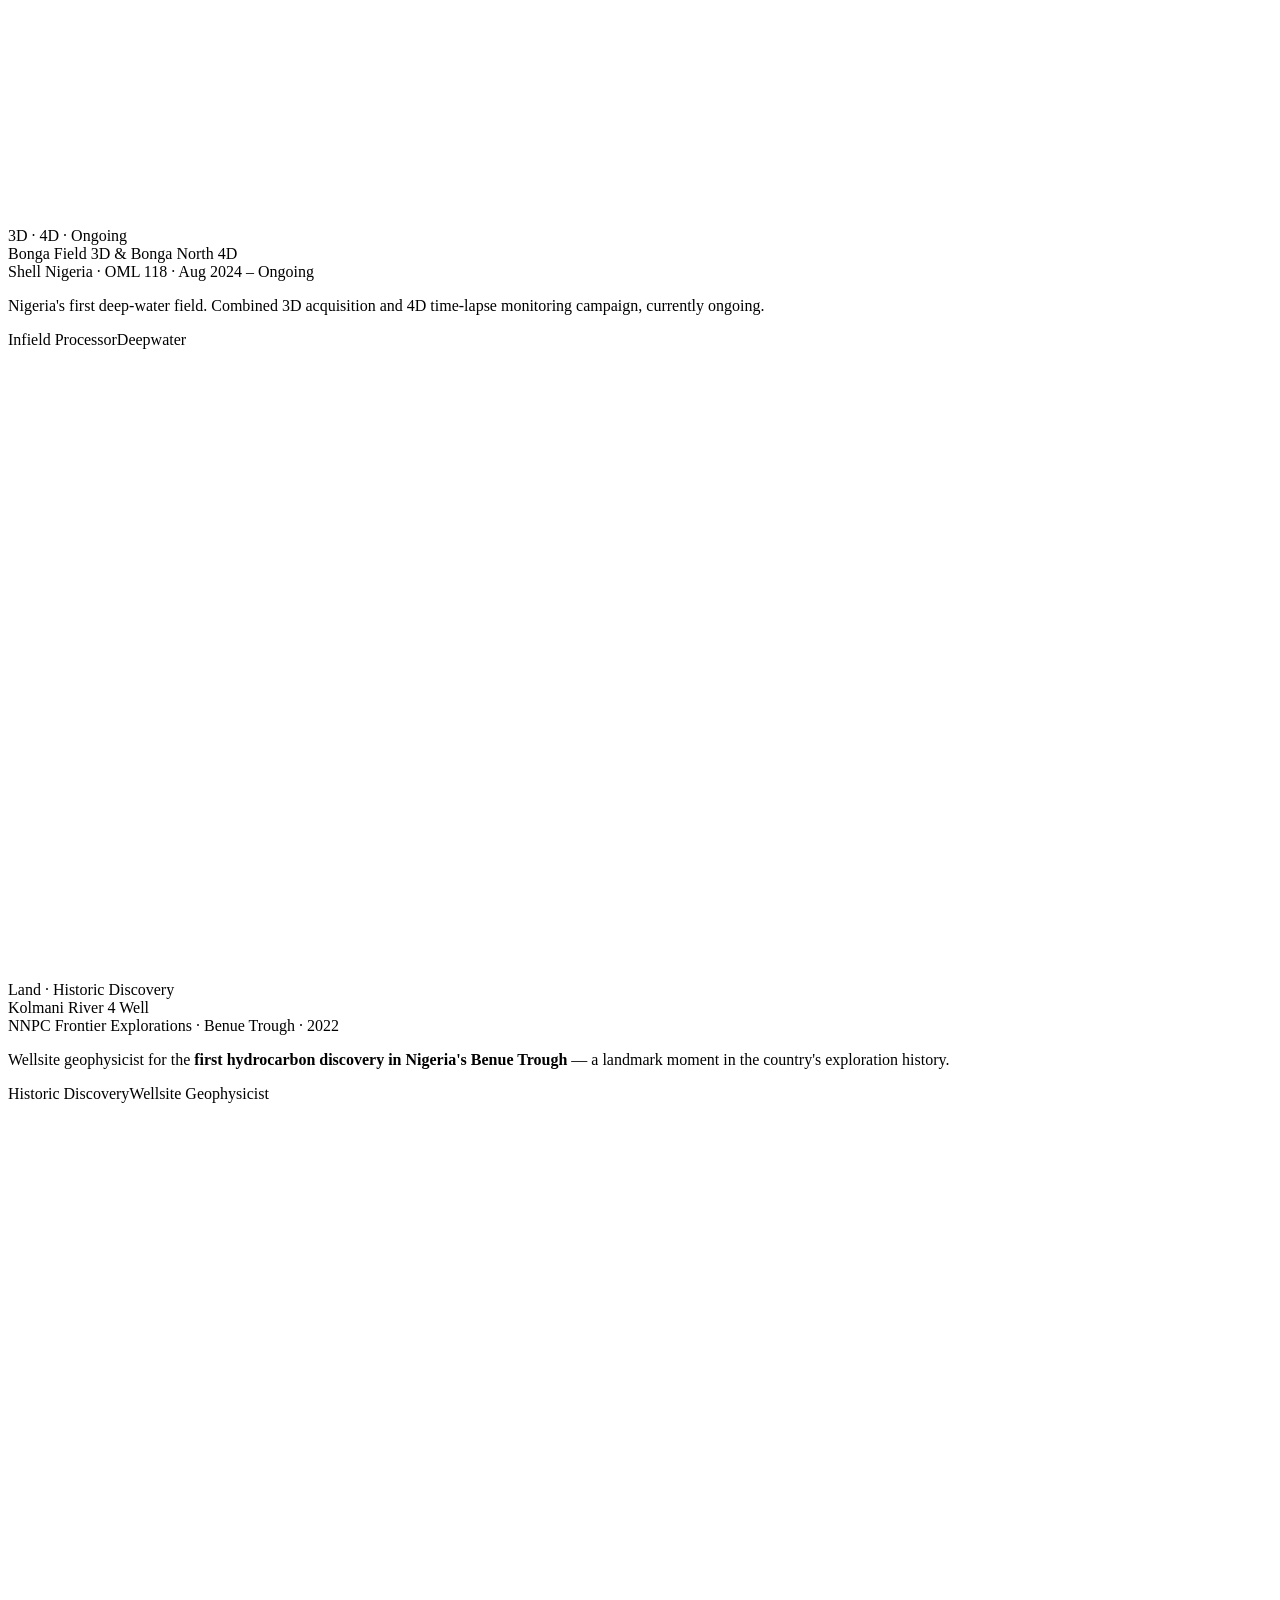
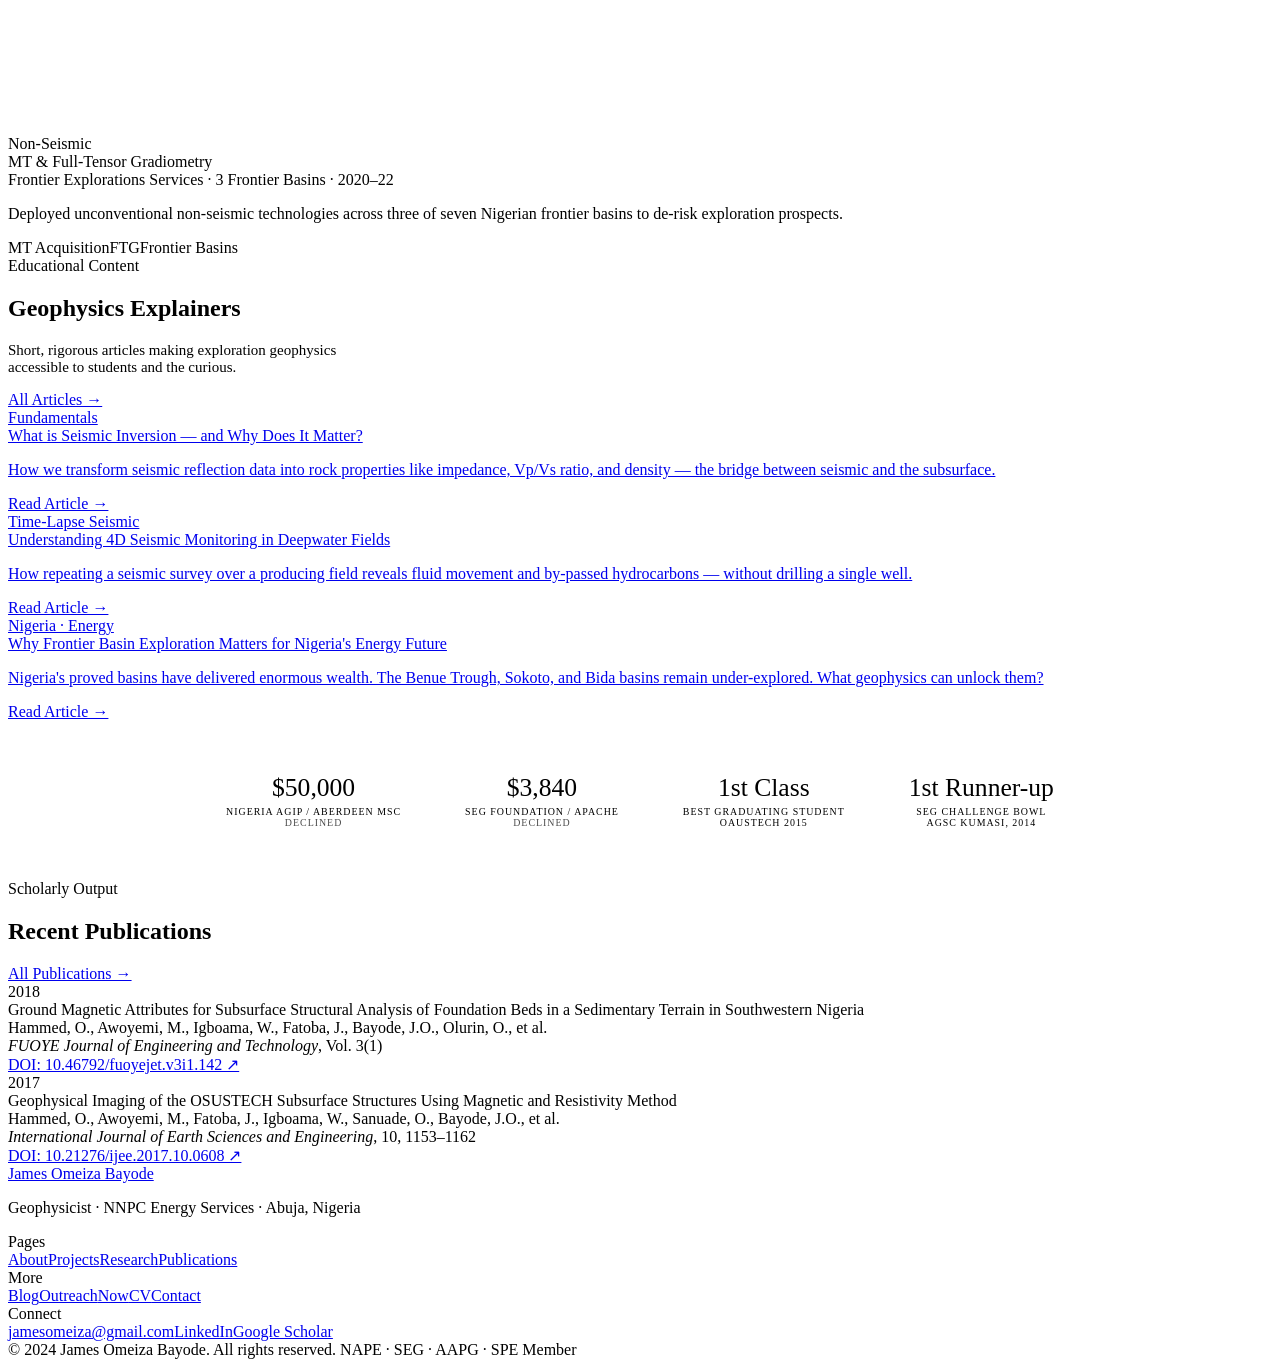
==== commit 31dcdd73: "Update print statement from 'Hello' to 'Goodbye'" ====
--- a/index.html
+++ b/index.html
@@ -1,518 +1,430 @@
-<!doctype html>
+<!DOCTYPE html>
 <html lang="en">
 <head>
-  <meta charset="utf-8">
-  <meta name="viewport" content="width=device-width,initial-scale=1">
-  <title>James Bayode — Geophysicist</title>
-  <meta name="description" content="James Bayode — Geophysicist. Seismic data processing, seismic inversion, rock physics, marine acquisition.">
-  <link rel="preconnect" href="https://fonts.gstatic.com">
-  <link href="https://fonts.googleapis.com/css2?family=Inter:wght@300;400;500;600;800&display=swap" rel="stylesheet">
-  <style>
-    :root {
-      --primary: #3b82f6;
-      --primary-hover: #60a5fa;
-      --bg-base: #0f172a;
-      --bg-surface: #1e293b;
-      --bg-glass: rgba(30, 41, 59, 0.7);
-      --text-main: #f8fafc;
-      --text-muted: #94a3b8;
-      --border: rgba(255, 255, 255, 0.1);
-      --radius: 16px;
-      --transition: all 0.3s ease;
-      color-scheme: dark;
-    }
-    
-    * {
-      box-sizing: border-box;
-      margin: 0;
-      padding: 0;
-    }
-
-    html {
-      scroll-behavior: smooth;
-    }
-
-    body {
-      font-family: 'Inter', system-ui, -apple-system, sans-serif;
-      background-color: var(--bg-base);
-      color: var(--text-main);
-      line-height: 1.6;
-      -webkit-font-smoothing: antialiased;
-    }
-
-    a {
-      color: var(--primary);
-      text-decoration: none;
-      transition: var(--transition);
-    }
-
-    a:hover {
-      color: var(--primary-hover);
-    }
-
-    /* Header & Nav */
-    header {
-      backdrop-filter: blur(12px);
-      -webkit-backdrop-filter: blur(12px);
-      position: sticky;
-      top: 0;
-      z-index: 100;
-      padding: 16px 5%;
-      background: var(--bg-glass);
-      border-bottom: 1px solid var(--border);
-      display: flex;
-      align-items: center;
-      justify-content: space-between;
-    }
-
-    .brand {
-      display: flex;
-      align-items: center;
-      gap: 16px;
-    }
-
-    .brand .logo {
-      width: 44px;
-      height: 44px;
-      border-radius: 12px;
-      background: linear-gradient(135deg, var(--primary), #0ea5e9);
-      display: flex;
-      align-items: center;
-      justify-content: center;
-      font-weight: 800;
-      color: #fff;
-      font-size: 1.2rem;
-      box-shadow: 0 4px 12px rgba(59, 130, 246, 0.3);
-    }
-
-    nav {
-      display: flex;
-      gap: 24px;
-    }
-
-    nav a {
-      font-weight: 500;
-      color: var(--text-muted);
-      font-size: 0.95rem;
-    }
-
-    nav a:hover {
-      color: var(--text-main);
-    }
-
-    /* Layout */
-    .container {
-      max-width: 1100px;
-      margin: 60px auto;
-      padding: 0 24px;
-    }
-
-    section {
-      margin-top: 80px;
-      scroll-margin-top: 100px;
-    }
-
-    h2 {
-      font-size: 2rem;
-      margin-bottom: 24px;
-      font-weight: 800;
-      letter-spacing: -0.02em;
-      border-bottom: 1px solid var(--border);
-      padding-bottom: 12px;
-    }
-
-    h3 {
-      font-size: 1.25rem;
-      margin-bottom: 12px;
-      color: var(--text-main);
-    }
-
-    /* Hero Section */
-    .hero {
-      display: grid;
-      grid-template-columns: 1fr 320px;
-      gap: 40px;
-      align-items: stretch;
-    }
-
-    .hero-card {
-      background: var(--bg-surface);
-      padding: 40px;
-      border-radius: var(--radius);
-      border: 1px solid var(--border);
-      box-shadow: 0 20px 40px rgba(0,0,0,0.2);
-    }
-
-    .hero h1 {
-      font-size: 2.75rem;
-      line-height: 1.1;
-      font-weight: 800;
-      letter-spacing: -0.03em;
-    }
-
-    .role {
-      color: var(--primary);
-      font-weight: 600;
-      margin-top: 12px;
-      font-size: 1.1rem;
-    }
-
-    .cta {
-      margin-top: 32px;
-      display: flex;
-      gap: 16px;
-    }
-
-    /* Buttons */
-    .btn, .ghost {
-      display: inline-block;
-      padding: 12px 24px;
-      border-radius: 8px;
-      font-weight: 600;
-      text-align: center;
-      cursor: pointer;
-      transition: var(--transition);
-      font-size: 0.95rem;
-    }
-
-    .btn {
-      background: var(--primary);
-      color: #fff;
-      border: none;
-      box-shadow: 0 4px 12px rgba(59, 130, 246, 0.25);
-    }
-
-    .btn:hover {
-      background: var(--primary-hover);
-      transform: translateY(-2px);
-      color: #fff;
-      box-shadow: 0 6px 16px rgba(59, 130, 246, 0.4);
-    }
-
-    .ghost {
-      background: transparent;
-      border: 1px solid var(--border);
-      color: var(--text-main);
-    }
-
-    .ghost:hover {
-      border-color: var(--primary);
-      color: var(--primary);
-      background: rgba(59, 130, 246, 0.05);
-    }
-
-    /* Cards & Grids */
-    .grid {
-      display: grid;
-      grid-template-columns: repeat(auto-fit, minmax(200px, 1fr));
-      gap: 20px;
-      margin-top: 40px;
-    }
-
-    .card {
-      background: var(--bg-surface);
-      padding: 24px;
-      border-radius: 12px;
-      border: 1px solid var(--border);
-      transition: var(--transition);
-    }
-
-    .card:hover {
-      border-color: rgba(59, 130, 246, 0.3);
-      transform: translateY(-4px);
-      box-shadow: 0 12px 24px rgba(0,0,0,0.2);
-    }
-
-    /* Profile Sidebar */
-    .profile {
-      background: var(--bg-surface);
-      padding: 32px 24px;
-      border-radius: var(--radius);
-      border: 1px solid var(--border);
-      display: flex;
-      flex-direction: column;
-      align-items: center;
-      text-align: center;
-    }
-
-    .profile img {
-      width: 180px;
-      height: 180px;
-      border-radius: 50%;
-      object-fit: cover;
-      border: 4px solid var(--bg-base);
-      box-shadow: 0 8px 16px rgba(0,0,0,0.3);
-      margin-bottom: 20px;
-    }
-
-    /* Skills Tags */
-    .skills {
-      display: flex;
-      flex-wrap: wrap;
-      gap: 10px;
-      margin-top: 16px;
-    }
-
-    .skill {
-      background: rgba(255, 255, 255, 0.05);
-      border: 1px solid var(--border);
-      padding: 8px 16px;
-      border-radius: 20px;
-      font-size: 0.85rem;
-      font-weight: 500;
-      color: var(--text-main);
-      transition: var(--transition);
-    }
-
-    .skill:hover {
-      background: var(--primary);
-      border-color: var(--primary);
-      color: #fff;
-    }
-
-    .two-col {
-      display: grid;
-      grid-template-columns: 1fr 1fr;
-      gap: 40px;
-    }
-
-    .proj-list, .pub-list {
-      display: grid;
-      gap: 20px;
-    }
-
-    /* Forms */
-    form label {
-      font-size: 0.9rem;
-      color: var(--text-muted);
-    }
-
-    input, textarea {
-      width: 100%;
-      padding: 12px 16px;
-      border-radius: 8px;
-      border: 1px solid var(--border);
-      margin-top: 8px;
-      margin-bottom: 20px;
-      background: rgba(0,0,0,0.2);
-      color: var(--text-main);
-      font-family: inherit;
-      transition: var(--transition);
-    }
-
-    input:focus, textarea:focus {
-      outline: none;
-      border-color: var(--primary);
-      background: rgba(0,0,0,0.4);
-    }
-
-    footer {
-      text-align: center;
-      color: var(--text-muted);
-      padding: 40px 20px;
-      margin-top: 80px;
-      border-top: 1px solid var(--border);
-      font-size: 0.9rem;
-    }
-
-    /* Responsive Design */
-    @media (max-width: 900px) {
-      .hero { grid-template-columns: 1fr; }
-      .profile { flex-direction: row; text-align: left; gap: 24px; align-items: center; }
-      .profile img { margin-bottom: 0; width: 120px; height: 120px; }
-      .two-col { grid-template-columns: 1fr; gap: 24px; }
-    }
-
-    @media (max-width: 600px) {
-      header { padding: 16px; flex-direction: column; gap: 16px; }
-      nav { flex-wrap: wrap; justify-content: center; }
-      .profile { flex-direction: column; text-align: center; }
-      .profile img { width: 140px; height: 140px; margin-bottom: 16px; }
-      .hero-card { padding: 24px; }
-      .hero h1 { font-size: 2rem; }
-      .cta { flex-direction: column; }
-    }
-  </style>
+  <meta charset="UTF-8" />
+  <meta name="viewport" content="width=device-width, initial-scale=1.0" />
+  <title>James Omeiza Bayode — Geophysicist</title>
+  <meta name="description" content="James Omeiza Bayode is a geophysicist at NNPC Energy Services specialising in seismic data acquisition, processing, and frontier basin exploration in Nigeria." />
+  <meta property="og:title" content="James Omeiza Bayode — Geophysicist" />
+  <meta property="og:description" content="Geophysicist at NNPC Energy Services. Marine seismic · Frontier exploration · Seismic inversion · Rock physics." />
+  <meta property="og:type" content="website" />
+  <link rel="canonical" href="https://jamesomeizabayode.github.io/" />
+  <link rel="stylesheet" href="css/style.css" />
 </head>
 <body>
-  <header>
-    <div class="brand">
-      <div class="logo">JB</div>
-      <div>
-        <div style="font-weight: 700; color: #fff;">James Bayode</div>
-        <div style="font-size: 0.8rem; color: var(--text-muted);">Geophysicist • Seismic Data</div>
-      </div>
-    </div>
-    <nav>
-      <a href="#about">About</a>
-      <a href="#research">Research</a>
-      <a href="#projects">Projects</a>
-      <a href="#publications">Publications</a>
-      <a href="#contact">Contact</a>
-    </nav>
-  </header>
-
-  <main class="container">
-    <section class="hero">
-      <div class="hero-card">
-        <h1>James Bayode</h1>
-        <div class="role">Geophysicist — Marine Seismic Acquisition & Processing</div>
-        <p style="color: var(--text-muted); margin-top: 16px; font-size: 1.1rem;">
-          I work in marine seismic projects (Bonga, Agbami, Egina) as an infield processor and I'm interested in seismic inversion, joint modeling, and frontier basin evaluation.
-        </p>
-        <div class="cta">
-          <a class="btn" href="#projects">See Projects</a>
-          <a class="ghost" href="/assets/James_Bayode_CV.pdf" download>Download CV (PDF)</a>
-        </div>
-
-        <div class="grid">
-          <div class="card">
-            <strong style="color: #fff;">Current</strong>
-            <div style="color: var(--text-muted); margin-top: 8px; font-size: 0.9rem;">Infield Processor — Marine seismic crew (EnServ / JV)</div>
-          </div>
-          <div class="card">
-            <strong style="color: #fff;">Education</strong>
-            <div style="color: var(--text-muted); margin-top: 8px; font-size: 0.9rem;">B.Sc. Geophysics — First Class</div>
-          </div>
-          <div class="card">
-            <strong style="color: #fff;">Interests</strong>
-            <div style="color: var(--text-muted); margin-top: 8px; font-size: 0.9rem;">Seismic inversion, rock physics, basin studies</div>
-          </div>
-        </div>
-      </div>
-
-      <aside class="profile">
-        <img src="assets/profile.jpg" alt="James Bayode">
-        <div style="width: 100%;">
-          <h3 style="margin-bottom: 4px;">James Bayode</h3>
-          <div style="font-size: 0.9rem; color: var(--text-muted); margin-bottom: 16px;">Researcher & Processor</div>
-          <div style="display: flex; gap: 12px; justify-content: center;">
-            <a class="ghost" style="padding: 8px 16px; width: 100%;" href="#contact">Contact</a>
-            <a class="ghost" style="padding: 8px 16px; width: 100%;" href="https://github.com/yourusername" target="_blank">GitHub</a>
-          </div>
-        </div>
-      </aside>
-    </section>
-
-    <section id="about">
-      <h2>About</h2>
-      <div class="two-col">
-        <div>
-          <p style="color: var(--text-muted); margin-bottom: 24px;">
-            I wanted to study mathematics but followed my passion into geophysics. I graduated top of my class, worked briefly in banking, and joined NNPC in 2020. I've participated in marine seismic acquisition and processing projects and contributed to exploration work including the Kolmani discovery.
-          </p>
-
-          <h3>Technical Skills</h3>
-          <div class="skills">
-            <div class="skill">Seismic Processing</div>
-            <div class="skill">Data QC</div>
-            <div class="skill">Seismic Inversion</div>
-            <div class="skill">Python</div>
-            <div class="skill">MATLAB</div>
-            <div class="skill">GOCAD / Petrel</div>
-          </div>
-        </div>
-        <div>
-          <h3>Leadership & Outreach</h3>
-          <p style="color: var(--text-muted); margin-bottom: 24px;">
-            Active member of NAPE Young Professionals — organised technical workshops, basin evaluation competitions, and mentorship programmes connecting students with industry.
-          </p>
-
-          <h3>Direct Contact</h3>
-          <p style="color: var(--text-muted);">Email: <a href="mailto:your.email@example.com">your.email@example.com</a></p>
-        </div>
-      </div>
-    </section>
-
-    <section id="research">
-      <h2>Research</h2>
-      <div class="proj-list">
-        <div class="card">
-          <strong style="font-size: 1.1rem;">Undergraduate Project</strong>
-          <div style="color: var(--text-muted); margin-top: 12px;">3D Euler Deconvolution and Parameter Imaging of Magnetic Anomalous Bodies for Geotechnical Study of Part of OSUSTECH Main Campus.</div>
-        </div>
-
-        <div class="card">
-          <strong style="font-size: 1.1rem;">Research Interests</strong>
-          <div style="color: var(--text-muted); margin-top: 12px;">Seismic inversion, joint modeling, rock physics, basin evaluation, data-driven interpretation.</div>
-        </div>
-      </div>
-    </section>
-
-    <section id="projects">
-      <h2>Industry Projects</h2>
-      <div class="proj-list">
-        <div class="card">
-          <strong style="font-size: 1.1rem;">SHELL — Bonga Field 3D & Bonga North Field 4D (NNPC/BGP JV)</strong>
-          <div style="color: var(--text-muted); margin-top: 12px;">Role: Infield Processor (Aug 2024 – Ongoing). Responsibilities included QC of acquired traces, field processing and support to interpretation teams.</div>
-        </div>
-
-        <div class="card">
-          <strong style="font-size: 1.1rem;">Chevron — Agbami Field 4D (NNPC/BGP JV)</strong>
-          <div style="color: var(--text-muted); margin-top: 12px;">Role: Infield Processor (May 2024 – July 2024). Focus on time-lapse monitoring and data consistency checks.</div>
-        </div>
-
-        <div class="card">
-          <strong style="font-size: 1.1rem;">TOTALENERGIES — Preowei 3D & Egina 4D (NNPC/BGP JV)</strong>
-          <div style="color: var(--text-muted); margin-top: 12px;">Role: Infield Processor (Feb 2024 – Apr 2024). Survey QC, navigation checks and initial processing.</div>
-        </div>
-      </div>
-    </section>
-
-    <section id="publications">
-      <h2>Publications</h2>
+
+  <!-- ═══ NAV ═══ -->
+  <nav class="nav" id="nav">
+    <div class="nav-inner">
+      <a href="index.html" class="nav-logo">James <span>Bayode</span></a>
+      <button class="nav-toggle" aria-label="Menu" aria-expanded="false">
+        <span></span><span></span><span></span>
+      </button>
+      <nav class="nav-links">
+        <a href="about.html">About</a>
+        <a href="projects.html">Projects</a>
+        <a href="research.html">Research</a>
+        <a href="publications.html">Publications</a>
+        <a href="blog/index.html">Blog</a>
+        <a href="outreach.html">Outreach</a>
+        <a href="now.html">Now</a>
+        <a href="cv.html">CV</a>
+        <a href="contact.html">Contact</a>
+      </nav>
+      <a href="cv.html" class="nav-cta">Download CV</a>
+    </div>
+  </nav>
+
+  <!-- ═══ HERO ═══ -->
+  <div class="hero">
+    <canvas id="hero-seismic" style="position:absolute;inset:0;width:100%;height:100%;pointer-events:none;opacity:0.07;z-index:0;"></canvas>
+    <div class="hero-text" style="position:relative;z-index:1;">
+      <div class="hero-greeting">Geophysicist &amp; Exploration Scientist</div>
+      <h1 class="hero-name">James<br><em>Omeiza</em><br>Bayode</h1>
+      <div class="hero-degree">
+        <span>B.Tech Geophysics</span><span class="dot-sep"></span>
+        <span>OAUSTECH, 2015</span><span class="dot-sep"></span>
+        <span>Best Graduating Student</span>
+      </div>
+      <div class="hero-role">Geophysicist, NNPC Energy Services Limited</div>
+      <div class="hero-org">Nigerian National Petroleum Company · Abuja, Nigeria</div>
+      <p class="hero-bio">"I work at the intersection of marine seismic acquisition, frontier basin exploration, and quantitative geophysics. My ambition is to bridge rigorous field practice with cutting-edge research in seismic inversion and rock physics."</p>
+      <div class="hero-tags">
+        <span class="htag htag-green">Seismic Inversion</span>
+        <span class="htag htag-green">Rock Physics</span>
+        <span class="htag htag-green">4D Monitoring</span>
+        <span class="htag htag-amber">Frontier Basins</span>
+        <span class="htag htag-amber">Non-Seismic Methods</span>
+        <span class="htag">Petrel · Techlog · SeisUP</span>
+      </div>
+      <div class="hero-actions">
+        <a href="research.html" class="btn btn-primary">Research Vision</a>
+        <a href="projects.html" class="btn btn-outline">Field Projects</a>
+        <a href="now.html" class="btn btn-outline">What I'm Doing Now →</a>
+      </div>
+    </div>
+    <div class="hero-photo" style="position:relative;z-index:1;">
+      <div class="photo-frame">
+        <div class="photo-placeholder">
+          <div class="photo-placeholder-inner">
+            <svg width="48" height="48" viewBox="0 0 24 24" fill="none" stroke="currentColor" stroke-width="1" color="#c9c3b8"><circle cx="12" cy="8" r="4"/><path d="M4 20c0-4 3.6-7 8-7s8 3 8 7"/></svg>
+            <span>Add photo.jpg<br>to assets/img/</span>
+          </div>
+        </div>
+        <div class="photo-label">
+          <p><strong>James Omeiza Bayode</strong>Geophysicist · NNPC Energy Services · Abuja</p>
+        </div>
+      </div>
+    </div>
+  </div>
+
+  <!-- ═══ STATS ═══ -->
+  <div class="container">
+    <div class="stat-strip reveal">
+      <div><span class="stat-num">12+</span><span class="stat-label">Field Projects</span></div>
+      <div><span class="stat-num">4+</span><span class="stat-label">Years Industry</span></div>
+      <div><span class="stat-num">2</span><span class="stat-label">Peer-reviewed Papers</span></div>
+      <div><span class="stat-num">$57.6K</span><span class="stat-label">Scholarships Secured</span></div>
+      <div><span class="stat-num">5</span><span class="stat-label">Research Domains</span></div>
+    </div>
+  </div>
+
+  <!-- ═══ RESEARCH VISION (dark section) ═══ -->
+  <div class="vision-block">
+    <canvas id="vision-seismic" class="vision-seismic"></canvas>
+    <div class="container vision-inner">
+      <span class="vision-overline">Research Vision</span>
+      <h2 class="vision-heading">Imaging the <em>invisible</em><br>structure of the Earth</h2>
+      <p class="vision-statement">
+        My long-term research goal is to advance <strong>subsurface imaging and reservoir characterisation</strong>
+        using quantitative seismic inversion, joint geophysical modelling, and machine learning approaches —
+        reducing uncertainty in subsurface interpretation for both energy security and sustainable resource management.
+        I am particularly drawn to frontier environments: deepwater basins, under-explored inland basins,
+        and the complex geological transitions that conventional methods struggle to resolve.
+      </p>
+      <div class="vision-pillars">
+        <div class="vision-pillar reveal d1">
+          <div class="vp-num">01</div>
+          <div class="vp-title">Quantitative Seismic Inversion</div>
+          <p class="vp-body">Developing simultaneous and model-based inversion workflows that extract rock physics properties directly from seismic amplitudes — bridging the gap between reflection data and reservoir description.</p>
+        </div>
+        <div class="vision-pillar reveal d2">
+          <div class="vp-num">02</div>
+          <div class="vp-title">Joint Geophysical Modelling</div>
+          <p class="vp-body">Integrating seismic with gravity, magnetic, and electromagnetic datasets for better-constrained subsurface models — especially in frontier basins where well control is absent.</p>
+        </div>
+        <div class="vision-pillar reveal d3">
+          <div class="vp-num">03</div>
+          <div class="vp-title">Frontier Basin Evaluation</div>
+          <p class="vp-body">Applying the full toolkit of exploration geophysics to Nigeria's under-explored inland and offshore basins — unlocking new hydrocarbon provinces and contributing to Africa's energy security.</p>
+        </div>
+        <div class="vision-pillar reveal d4">
+          <div class="vp-num">04</div>
+          <div class="vp-title">Sustainable Geoscience</div>
+          <p class="vp-body">Extending geophysical methods toward the energy transition — carbon storage characterisation, geothermal exploration, and critical mineral discovery in Nigerian geological settings.</p>
+        </div>
+      </div>
+      <a href="research.html" class="btn" style="background:rgba(255,255,255,0.1);color:#fff;border-color:rgba(255,255,255,0.25);">Full Research Statement →</a>
+    </div>
+  </div>
+
+  <!-- ═══ HOW I THINK ═══ -->
+  <section class="section">
+    <div class="container">
+      <div class="approach-grid">
+        <div>
+          <span class="overline reveal">Scientific Methodology</span>
+          <h2 class="reveal" style="margin-bottom:1.25rem;">How I Approach<br>Geophysical Problems</h2>
+          <p class="lead reveal" style="margin-bottom:2rem;">Every subsurface dataset is an incomplete record of geological reality. My approach is built on four interlocking principles that guide how I move from raw data to defensible interpretation.</p>
+          <div class="pullquote reveal">
+            <p>"A geophysical interpretation is only as strong as your understanding of the acquisition system that produced the data, and the physical model that relates the data to the Earth."</p>
+            <cite>— James Omeiza Bayode</cite>
+          </div>
+          <div class="reveal" style="margin-top:2rem;display:flex;gap:0.75rem;flex-wrap:wrap;">
+            <a href="research.html" class="btn btn-primary">Research Interests</a>
+            <a href="now.html" class="btn btn-outline">What I'm Reading Now →</a>
+          </div>
+        </div>
+        <div>
+          <div class="approach-step reveal d1">
+            <div class="approach-num">1</div>
+            <div class="approach-content">
+              <div class="approach-title">Data Quality &amp; Acquisition Geometry</div>
+              <p class="approach-body">Before any interpretation, I ask: <strong>what does this data actually record, and how well?</strong> Fold maps, offset-azimuth distributions, noise characterisation, and 4D repeatability metrics determine whether conclusions are trustworthy. Four years as an infield processor have made this instinct second nature.</p>
+            </div>
+          </div>
+          <div class="approach-step reveal d2">
+            <div class="approach-num">2</div>
+            <div class="approach-content">
+              <div class="approach-title">Wave Physics &amp; Inversion Frameworks</div>
+              <p class="approach-body">Seismic amplitudes encode rock and fluid properties — but only if you understand the <strong>convolution model, AVO gradients, and impedance contrasts</strong> well enough to invert them. I treat inversion not as a black box but as a constrained optimisation problem informed by rock physics and geology.</p>
+            </div>
+          </div>
+          <div class="approach-step reveal d3">
+            <div class="approach-num">3</div>
+            <div class="approach-content">
+              <div class="approach-title">Geological Integration &amp; Basin Context</div>
+              <p class="approach-body">Subsurface images only make sense within a <strong>stratigraphic and structural framework</strong>. I interpret seismic in the context of basin evolution, depositional systems, and tectonic history — connecting exploration geophysics to the geological story that created the prospect.</p>
+            </div>
+          </div>
+          <div class="approach-step reveal d4">
+            <div class="approach-num">4</div>
+            <div class="approach-content">
+              <div class="approach-title">Uncertainty Quantification &amp; Decision Support</div>
+              <p class="approach-body">Every interpretation carries uncertainty. I always ask: <strong>what would change my conclusion?</strong> Communicating uncertainty honestly — to a reservoir engineer, a drilling team, or a graduate supervisor — is as important as the interpretation itself.</p>
+            </div>
+          </div>
+        </div>
+      </div>
+    </div>
+  </section>
+
+  <!-- ═══ FIELD EXPERIENCE ═══ -->
+  <section class="section" style="background:var(--bg-tinted);border-top:1px solid var(--rule);border-bottom:1px solid var(--rule);">
+    <div class="container">
+      <span class="overline reveal">Life in Marine Seismic Exploration</span>
+      <h2 class="reveal" style="margin-bottom:0.75rem;">Field Experience</h2>
+      <p class="lead reveal field-intro">Most academic applicants have never set foot on a seismic vessel. Working as an infield processor means living the data — at sea, in real time, making quality decisions that affect multi-million-dollar surveys.</p>
+
+      <div class="field-photo-grid reveal">
+        <div class="field-photo tall">
+          <div class="field-photo-inner">
+            <canvas id="fp1" style="position:absolute;inset:0;width:100%;height:100%;"></canvas>
+            <div class="field-photo-placeholder">
+              <svg width="32" height="32" viewBox="0 0 24 24" fill="none" stroke="#a9a09b" stroke-width="1"><rect x="3" y="3" width="18" height="18" rx="2"/><circle cx="8.5" cy="8.5" r="1.5"/><polyline points="21 15 16 10 5 21"/></svg>
+              <p style="font-family:var(--ff-mono);font-size:0.62rem;letter-spacing:0.06em;color:var(--ink-ghost);text-align:center;margin:0.5rem 0 0;">Add: seismic-vessel.jpg</p>
+            </div>
+          </div>
+          <div class="field-caption"><p><strong>Marine Seismic Survey Vessel</strong>Acquisition vessel towing hydrophone streamers and air gun arrays during a 3D survey offshore Nigeria.</p></div>
+        </div>
+        <div class="field-photo">
+          <div class="field-photo-inner">
+            <canvas id="fp2" style="position:absolute;inset:0;width:100%;height:100%;"></canvas>
+            <div class="field-photo-placeholder">
+              <svg width="28" height="28" viewBox="0 0 24 24" fill="none" stroke="#a9a09b" stroke-width="1"><rect x="3" y="3" width="18" height="18" rx="2"/><circle cx="8.5" cy="8.5" r="1.5"/><polyline points="21 15 16 10 5 21"/></svg>
+              <p style="font-family:var(--ff-mono);font-size:0.62rem;color:var(--ink-ghost);text-align:center;margin:0.5rem 0 0;">infield-processing.jpg</p>
+            </div>
+          </div>
+          <div class="field-caption"><p><strong>Infield Processing Lab</strong>Real-time QC workstation onboard during 4D acquisition operations.</p></div>
+        </div>
+        <div class="field-photo">
+          <div class="field-photo-inner">
+            <canvas id="fp3" style="position:absolute;inset:0;width:100%;height:100%;"></canvas>
+            <div class="field-photo-placeholder">
+              <svg width="28" height="28" viewBox="0 0 24 24" fill="none" stroke="#a9a09b" stroke-width="1"><rect x="3" y="3" width="18" height="18" rx="2"/><circle cx="8.5" cy="8.5" r="1.5"/><polyline points="21 15 16 10 5 21"/></svg>
+              <p style="font-family:var(--ff-mono);font-size:0.62rem;color:var(--ink-ghost);text-align:center;margin:0.5rem 0 0;">offshore-bonga.jpg</p>
+            </div>
+          </div>
+          <div class="field-caption"><p><strong>Niger Delta Offshore</strong>Survey area in OML 118/127/130 at water depths exceeding 1400 m.</p></div>
+        </div>
+        <div class="field-photo">
+          <div class="field-photo-inner">
+            <canvas id="fp4" style="position:absolute;inset:0;width:100%;height:100%;"></canvas>
+            <div class="field-photo-placeholder">
+              <svg width="28" height="28" viewBox="0 0 24 24" fill="none" stroke="#a9a09b" stroke-width="1"><rect x="3" y="3" width="18" height="18" rx="2"/><circle cx="8.5" cy="8.5" r="1.5"/><polyline points="21 15 16 10 5 21"/></svg>
+              <p style="font-family:var(--ff-mono);font-size:0.62rem;color:var(--ink-ghost);text-align:center;margin:0.5rem 0 0;">seismic-section.jpg</p>
+            </div>
+          </div>
+          <div class="field-caption"><p><strong>Seismic Section</strong>Processed reflection data showing subsurface stratigraphy and structural geometry.</p></div>
+        </div>
+        <div class="field-photo">
+          <div class="field-photo-inner">
+            <canvas id="fp5" style="position:absolute;inset:0;width:100%;height:100%;"></canvas>
+            <div class="field-photo-placeholder">
+              <svg width="28" height="28" viewBox="0 0 24 24" fill="none" stroke="#a9a09b" stroke-width="1"><rect x="3" y="3" width="18" height="18" rx="2"/><circle cx="8.5" cy="8.5" r="1.5"/><polyline points="21 15 16 10 5 21"/></svg>
+              <p style="font-family:var(--ff-mono);font-size:0.62rem;color:var(--ink-ghost);text-align:center;margin:0.5rem 0 0;">benue-trough-field.jpg</p>
+            </div>
+          </div>
+          <div class="field-caption"><p><strong>Benue Trough Land Survey</strong>Field operations during the Keana West 3D acquisition — preceding the historic Kolmani River 4 discovery.</p></div>
+        </div>
+      </div>
+
+      <div class="field-add-photo reveal">
+        <p>📷 &nbsp;Replace placeholder frames with your own field photos. Save files to <code style="font-family:var(--ff-mono);font-size:0.8em;background:var(--rule);padding:0.15em 0.4em;border-radius:2px;">assets/img/</code> and update the HTML with <code style="font-family:var(--ff-mono);font-size:0.8em;background:var(--rule);padding:0.15em 0.4em;border-radius:2px;">&lt;img src="assets/img/filename.jpg"&gt;</code> in place of each canvas. Use <strong>publicly shareable images only</strong> — no client-confidential data or proprietary seismic displays.</p>
+      </div>
+    </div>
+  </section>
+
+  <!-- ═══ SELECTED PROJECTS ═══ -->
+  <section class="section">
+    <div class="container">
+      <div class="sh-row reveal">
+        <div><span class="overline">Industry Work</span><h2>Selected Projects</h2></div>
+        <a href="projects.html" class="btn btn-outline">All 12+ Projects →</a>
+      </div>
+      <div class="project-grid">
+        <div class="proj-card reveal d1">
+          <div class="proj-header"><canvas data-seismic style="width:100%;height:100%;display:block;"></canvas><span class="proj-type proj-type-3d">3D · 4D · Ongoing</span></div>
+          <div class="proj-body">
+            <div class="proj-name">Bonga Field 3D &amp; Bonga North 4D</div>
+            <div class="proj-client">Shell Nigeria · OML 118 · Aug 2024 – Ongoing</div>
+            <p class="proj-desc">Nigeria's first deep-water field. Combined 3D acquisition and 4D time-lapse monitoring campaign, currently ongoing.</p>
+            <div class="proj-tags"><span class="tag tag-green">Infield Processor</span><span class="tag">Deepwater</span></div>
+          </div>
+        </div>
+        <div class="proj-card reveal d2">
+          <div class="proj-header"><canvas data-seismic style="width:100%;height:100%;display:block;"></canvas><span class="proj-type proj-type-land">Land · Historic Discovery</span></div>
+          <div class="proj-body">
+            <div class="proj-name">Kolmani River 4 Well</div>
+            <div class="proj-client">NNPC Frontier Explorations · Benue Trough · 2022</div>
+            <p class="proj-desc">Wellsite geophysicist for the <strong>first hydrocarbon discovery in Nigeria's Benue Trough</strong> — a landmark moment in the country's exploration history.</p>
+            <div class="proj-tags"><span class="tag tag-red">Historic Discovery</span><span class="tag tag-green">Wellsite Geophysicist</span></div>
+          </div>
+        </div>
+        <div class="proj-card reveal d3">
+          <div class="proj-header"><canvas data-seismic style="width:100%;height:100%;display:block;"></canvas><span class="proj-type proj-type-res">Non-Seismic</span></div>
+          <div class="proj-body">
+            <div class="proj-name">MT &amp; Full-Tensor Gradiometry</div>
+            <div class="proj-client">Frontier Explorations Services · 3 Frontier Basins · 2020–22</div>
+            <p class="proj-desc">Deployed unconventional non-seismic technologies across three of seven Nigerian frontier basins to de-risk exploration prospects.</p>
+            <div class="proj-tags"><span class="tag tag-amber">MT Acquisition</span><span class="tag">FTG</span><span class="tag">Frontier Basins</span></div>
+          </div>
+        </div>
+      </div>
+    </div>
+  </section>
+
+  <!-- ═══ GEOPHYSICS EXPLAINERS ═══ -->
+  <section class="section" style="background:var(--bg-tinted);border-top:1px solid var(--rule);border-bottom:1px solid var(--rule);">
+    <div class="container">
+      <div class="sh-row reveal">
+        <div>
+          <span class="overline">Educational Content</span>
+          <h2>Geophysics Explainers</h2>
+          <p style="margin-top:0.5rem;font-size:0.9375rem;max-width:52ch;">Short, rigorous articles making exploration geophysics accessible to students and the curious.</p>
+        </div>
+        <a href="blog/index.html" class="btn btn-outline">All Articles →</a>
+      </div>
+      <div class="explainer-grid">
+        <a href="blog/index.html" class="explainer-card reveal d1">
+          <div class="explainer-tag">Fundamentals</div>
+          <div class="explainer-title">What is Seismic Inversion — and Why Does It Matter?</div>
+          <p class="explainer-desc">How we transform seismic reflection data into rock properties like impedance, Vp/Vs ratio, and density — the bridge between seismic and the subsurface.</p>
+          <span class="explainer-read">Read Article →</span>
+        </a>
+        <a href="blog/index.html" class="explainer-card reveal d2">
+          <div class="explainer-tag">Time-Lapse Seismic</div>
+          <div class="explainer-title">Understanding 4D Seismic Monitoring in Deepwater Fields</div>
+          <p class="explainer-desc">How repeating a seismic survey over a producing field reveals fluid movement and by-passed hydrocarbons — without drilling a single well.</p>
+          <span class="explainer-read">Read Article →</span>
+        </a>
+        <a href="blog/index.html" class="explainer-card reveal d3">
+          <div class="explainer-tag">Nigeria · Energy</div>
+          <div class="explainer-title">Why Frontier Basin Exploration Matters for Nigeria's Energy Future</div>
+          <p class="explainer-desc">Nigeria's proved basins have delivered enormous wealth. The Benue Trough, Sokoto, and Bida basins remain under-explored. What geophysics can unlock them?</p>
+          <span class="explainer-read">Read Article →</span>
+        </a>
+      </div>
+    </div>
+  </section>
+
+  <!-- ═══ AWARDS STRIP ═══ -->
+  <div style="background:var(--bg-tinted);border-top:1px solid var(--rule);border-bottom:1px solid var(--rule);padding:2.5rem 0;">
+    <div class="container">
+      <div style="display:flex;gap:0;flex-wrap:wrap;align-items:center;justify-content:center;">
+        <div style="text-align:center;padding:0.75rem 2rem;border-right:1px solid var(--rule);">
+          <div style="font-family:var(--ff-display);font-size:1.6rem;font-weight:300;color:var(--amber);">$50,000</div>
+          <div style="font-family:var(--ff-mono);font-size:0.62rem;letter-spacing:0.1em;text-transform:uppercase;color:var(--ink-ghost);margin-top:0.2rem;">Nigeria Agip / Aberdeen MSc<br><span style="color:var(--red);opacity:0.7;">Declined</span></div>
+        </div>
+        <div style="text-align:center;padding:0.75rem 2rem;border-right:1px solid var(--rule);">
+          <div style="font-family:var(--ff-display);font-size:1.6rem;font-weight:300;color:var(--amber);">$3,840</div>
+          <div style="font-family:var(--ff-mono);font-size:0.62rem;letter-spacing:0.1em;text-transform:uppercase;color:var(--ink-ghost);margin-top:0.2rem;">SEG Foundation / Apache<br><span style="color:var(--red);opacity:0.7;">Declined</span></div>
+        </div>
+        <div style="text-align:center;padding:0.75rem 2rem;border-right:1px solid var(--rule);">
+          <div style="font-family:var(--ff-display);font-size:1.6rem;font-weight:300;color:var(--green);">1st Class</div>
+          <div style="font-family:var(--ff-mono);font-size:0.62rem;letter-spacing:0.1em;text-transform:uppercase;color:var(--ink-ghost);margin-top:0.2rem;">Best Graduating Student<br>OAUSTECH 2015</div>
+        </div>
+        <div style="text-align:center;padding:0.75rem 2rem;">
+          <div style="font-family:var(--ff-display);font-size:1.6rem;font-weight:300;color:var(--green);">1st Runner-up</div>
+          <div style="font-family:var(--ff-mono);font-size:0.62rem;letter-spacing:0.1em;text-transform:uppercase;color:var(--ink-ghost);margin-top:0.2rem;">SEG Challenge Bowl<br>AGSC Kumasi, 2014</div>
+        </div>
+      </div>
+    </div>
+  </div>
+
+  <!-- ═══ PUBLICATIONS ═══ -->
+  <section class="section">
+    <div class="container">
+      <div class="sh-row reveal">
+        <div><span class="overline">Scholarly Output</span><h2>Recent Publications</h2></div>
+        <a href="publications.html" class="btn btn-outline">All Publications →</a>
+      </div>
       <div class="pub-list">
-        <div class="card">
-          <strong style="font-size: 1.1rem;">Publication 1</strong>
-          <div style="color: var(--text-muted); margin-top: 8px;">Short citation here — add full citation and DOI.</div>
-        </div>
-        <div class="card">
-          <strong style="font-size: 1.1rem;">Publication 2</strong>
-          <div style="color: var(--text-muted); margin-top: 8px;">Short citation here — add full citation and DOI.</div>
-        </div>
-      </div>
-    </section>
-
-    <section id="cv">
-      <h2>Curriculum Vitae</h2>
-      <div class="card" style="display: flex; align-items: center; justify-content: space-between; flex-wrap: wrap; gap: 16px;">
-        <p style="color: var(--text-muted); margin: 0;">Download a full printable version of my CV for more details on my experience.</p>
-        <a class="btn" href="/assets/James_Bayode_CV.pdf" download>Download CV (PDF)</a>
-      </div>
-    </section>
-
-    <section id="contact">
-      <h2>Contact</h2>
-      <div class="two-col">
-        <div class="card">
-          <h3 style="margin-bottom: 16px;">Get in touch</h3>
-          <p style="color: var(--text-muted); margin-bottom: 12px;">Email: <a href="mailto:your.email@example.com">your.email@example.com</a></p>
-          <p style="color: var(--text-muted); margin-bottom: 12px;">LinkedIn: <a href="https://www.linkedin.com/in/yourprofile" target="_blank">/in/yourprofile</a></p>
-          <p style="color: var(--text-muted);">GitHub: <a href="https://github.com/yourusername" target="_blank">@yourusername</a></p>
-        </div>
-
-        <div class="card">
-          <h3 style="margin-bottom: 16px;">Quick message</h3>
-          <form action="mailto:your.email@example.com" method="post" enctype="text/plain">
-            <label>Name</label>
-            <input type="text" name="name" required placeholder="John Doe">
-            
-            <label>Message</label>
-            <textarea name="message" rows="4" required placeholder="How can we collaborate?"></textarea>
-            
-            <button class="btn" type="submit" style="width: 100%;">Send Message</button>
-          </form>
-        </div>
-      </div>
-    </section>
-
-    <footer>
-      <div>© <span id="yr"></span> James Bayode — Hosted on GitHub Pages</div>
-    </footer>
-  </main>
-
+        <div class="pub-item reveal d1">
+          <div class="pub-year">2018</div>
+          <div class="pub-content">
+            <div class="pub-title">Ground Magnetic Attributes for Subsurface Structural Analysis of Foundation Beds in a Sedimentary Terrain in Southwestern Nigeria</div>
+            <div class="pub-authors">Hammed, O., Awoyemi, M., Igboama, W., Fatoba, J., <span class="me">Bayode, J.O.</span>, Olurin, O., et al.</div>
+            <div class="pub-venue"><em>FUOYE Journal of Engineering and Technology</em>, Vol. 3(1)</div>
+            <a href="https://doi.org/10.46792/fuoyejet.v3i1.142" target="_blank" rel="noopener" class="pub-doi">DOI: 10.46792/fuoyejet.v3i1.142 ↗</a>
+          </div>
+        </div>
+        <div class="pub-item reveal d2">
+          <div class="pub-year">2017</div>
+          <div class="pub-content">
+            <div class="pub-title">Geophysical Imaging of the OSUSTECH Subsurface Structures Using Magnetic and Resistivity Method</div>
+            <div class="pub-authors">Hammed, O., Awoyemi, M., Fatoba, J., Igboama, W., Sanuade, O., <span class="me">Bayode, J.O.</span>, et al.</div>
+            <div class="pub-venue"><em>International Journal of Earth Sciences and Engineering</em>, 10, 1153–1162</div>
+            <a href="https://doi.org/10.21276/ijee.2017.10.0608" target="_blank" rel="noopener" class="pub-doi">DOI: 10.21276/ijee.2017.10.0608 ↗</a>
+          </div>
+        </div>
+      </div>
+    </div>
+  </section>
+
+  <!-- ═══ FOOTER ═══ -->
+  <footer class="footer">
+    <div class="footer-inner">
+      <div class="footer-grid">
+        <div>
+          <a href="index.html" class="footer-logo">James Omeiza Bayode</a>
+          <p class="footer-tagline">Geophysicist · NNPC Energy Services · Abuja, Nigeria</p>
+        </div>
+        <div>
+          <div class="footer-col-head">Pages</div>
+          <nav class="footer-links"><a href="about.html">About</a><a href="projects.html">Projects</a><a href="research.html">Research</a><a href="publications.html">Publications</a></nav>
+        </div>
+        <div>
+          <div class="footer-col-head">More</div>
+          <nav class="footer-links"><a href="blog/index.html">Blog</a><a href="outreach.html">Outreach</a><a href="now.html">Now</a><a href="cv.html">CV</a><a href="contact.html">Contact</a></nav>
+        </div>
+        <div>
+          <div class="footer-col-head">Connect</div>
+          <nav class="footer-links"><a href="mailto:jamesomeiza@gmail.com">jamesomeiza@gmail.com</a><a href="https://ng.linkedin.com/in/bayodejamesomeiza" target="_blank" rel="noopener">LinkedIn</a><a href="https://scholar.google.com" target="_blank" rel="noopener">Google Scholar</a></nav>
+        </div>
+      </div>
+      <div class="footer-bottom">
+        <span class="footer-copy">© 2024 James Omeiza Bayode. All rights reserved.</span>
+        <span class="footer-copy">NAPE · SEG · AAPG · SPE Member</span>
+      </div>
+    </div>
+  </footer>
+
+  <script src="js/main.js"></script>
   <script>
-    document.getElementById('yr').textContent = new Date().getFullYear();
+    (function () {
+      function mini(id) {
+        const c = document.getElementById(id);
+        if (!c) return;
+        const ctx = c.getContext('2d');
+        c.width  = c.offsetWidth  || c.parentElement?.offsetWidth  || 500;
+        c.height = c.offsetHeight || c.parentElement?.offsetHeight || 200;
+        const W = c.width, H = c.height, N = 6;
+        for (let t = 0; t < N; t++) {
+          const y = (H/(N+1))*(t+1), amp = 10+t*3.5, s = t*2.1;
+          ctx.beginPath(); ctx.moveTo(0, y);
+          for (let x = 0; x <= W; x += 2) {
+            const p = x/W;
+            const n = Math.sin(p*42+s)*0.5+Math.sin(p*95+s*1.7)*0.3+Math.sin(p*180+s)*0.2;
+            const b = Math.exp(-Math.pow((p-0.42-t*0.06)*9,2))*0.85;
+            ctx.lineTo(x, y + n*amp*(1+b));
+          }
+          ctx.strokeStyle = `rgba(13,92,74,${0.2+t*0.06})`;
+          ctx.lineWidth = 1; ctx.stroke();
+        }
+      }
+      ['vision-seismic','fp1','fp2','fp3','fp4','fp5'].forEach(mini);
+    })();
   </script>
 </body>
 </html>
